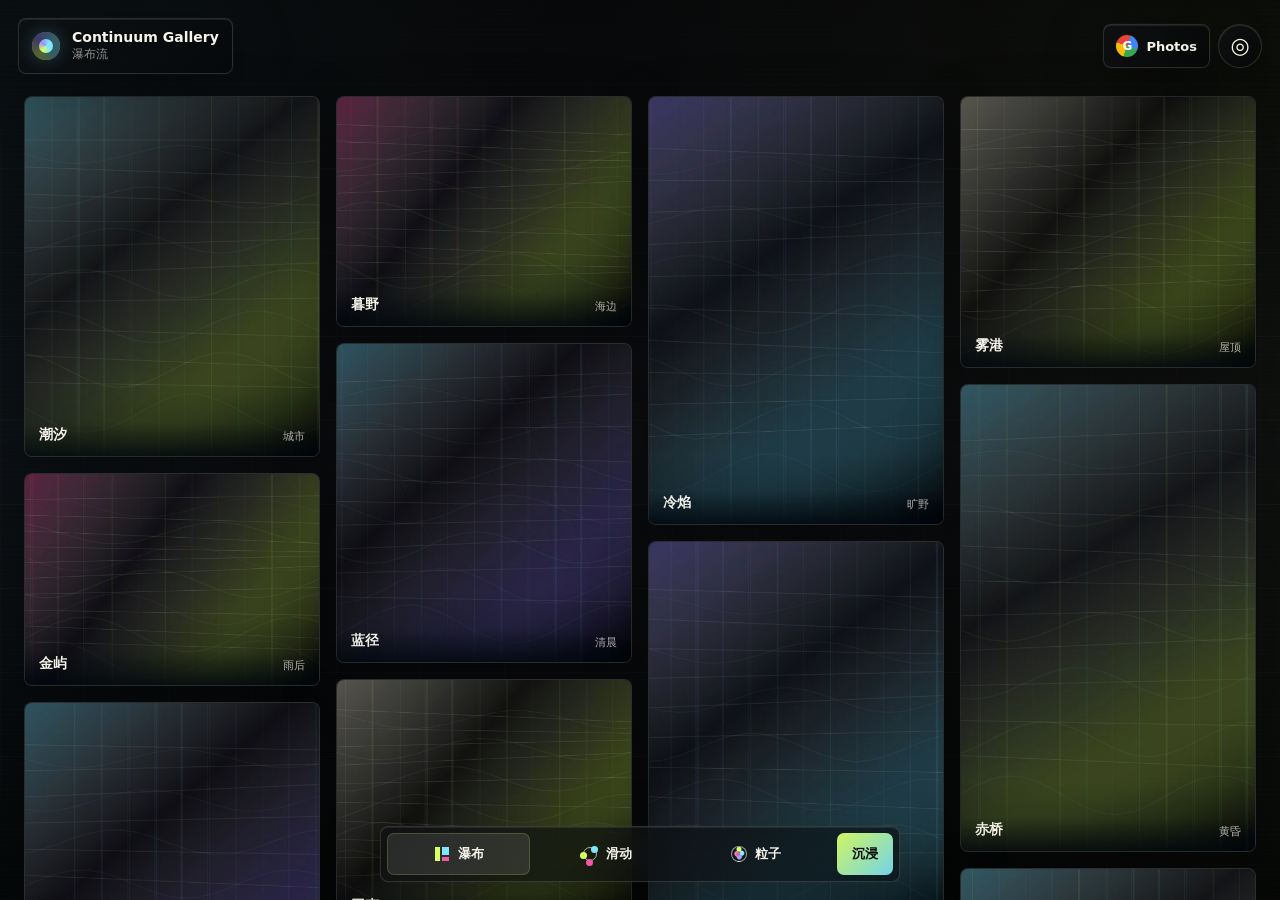
==== index.html @ 0b529447 "Optimize imported photo mode switching" ====
<!doctype html>
<html lang="zh-CN">
  <head>
    <meta charset="utf-8" />
    <meta name="viewport" content="width=device-width, initial-scale=1" />
    <title>Continuum Gallery</title>
    <link rel="stylesheet" href="styles.css?v=20260526-perf1" />
    <script async defer src="https://accounts.google.com/gsi/client"></script>
    <script defer src="app.js?v=20260526-perf1"></script>
  </head>
  <body data-mode="waterfall">
    <div class="app" id="app">
      <header class="topbar">
        <div class="brand">
          <span class="brand-mark" aria-hidden="true"></span>
          <div>
            <strong>Continuum Gallery</strong>
            <span id="modeLabel">瀑布流</span>
          </div>
        </div>
        <div class="top-actions">
          <button class="google-button" id="googleButton" type="button" aria-label="导入 Google Photos">
            <span aria-hidden="true">G</span>
            <strong>Photos</strong>
          </button>
          <button class="icon-button" id="focusButton" type="button" aria-label="聚焦当前照片" title="聚焦">
            <span aria-hidden="true">◎</span>
          </button>
        </div>
      </header>

      <main class="stage" id="stage" tabindex="0" aria-label="图片展示区">
        <canvas class="grain-canvas" id="grainCanvas" aria-hidden="true"></canvas>
        <div class="gallery" id="gallery"></div>
        <div class="mode-toast" id="modeToast">瀑布流</div>
      </main>

      <nav class="bottom-bar" aria-label="展示模式">
        <div class="segmented" id="modeButtons">
          <button type="button" data-mode="waterfall" aria-pressed="true">
            <span class="mode-icon mode-icon-waterfall" aria-hidden="true"></span>
            <span>瀑布</span>
          </button>
          <button type="button" data-mode="orbit" aria-pressed="false">
            <span class="mode-icon mode-icon-orbit" aria-hidden="true"></span>
            <span>滑动</span>
          </button>
          <button type="button" data-mode="sphere" aria-pressed="false">
            <span class="mode-icon mode-icon-sphere" aria-hidden="true"></span>
            <span>粒子</span>
          </button>
        </div>
        <button class="immersive-button" id="immersiveButton" type="button">沉浸</button>
      </nav>

      <section class="photos-panel" id="photosPanel" aria-hidden="true" aria-label="Google Photos">
        <div class="panel-header">
          <strong>Google Photos</strong>
          <button type="button" id="photosPanelClose" aria-label="关闭">×</button>
        </div>
        <label class="client-field">
          <span>Client ID</span>
          <input id="googleClientId" autocomplete="off" spellcheck="false" placeholder="*.apps.googleusercontent.com" />
        </label>
        <div class="setup-links" aria-label="Google Cloud setup">
          <a href="https://console.cloud.google.com/apis/library/photospicker.googleapis.com" target="_blank" rel="noopener" title="Open Google Photos Picker API">API</a>
          <a href="https://console.cloud.google.com/apis/credentials" target="_blank" rel="noopener" title="Open OAuth credentials">OAuth</a>
          <button type="button" id="copyOriginButton" title="Copy authorized JavaScript origin">Origin</button>
        </div>
        <div class="panel-actions">
          <button type="button" id="saveClientButton">保存</button>
          <button type="button" id="importPhotosButton">选择照片</button>
        </div>
        <output class="photos-status" id="photosStatus"></output>
      </section>

      <section class="viewer" id="viewer" aria-hidden="true" aria-label="单图观赏">
        <button class="viewer-close" id="viewerClose" type="button" aria-label="关闭单图观赏" title="关闭">×</button>
        <div class="viewer-tools" aria-label="Image zoom controls">
          <button id="viewerZoomOut" type="button" aria-label="Zoom out" title="Zoom out">-</button>
          <button id="viewerZoomReset" type="button" aria-label="Reset zoom" title="Reset zoom">100%</button>
          <button id="viewerZoomIn" type="button" aria-label="Zoom in" title="Zoom in">+</button>
        </div>
        <figure class="viewer-frame" id="viewerFrame">
          <div class="viewer-image-stage" id="viewerImageStage">
            <img id="viewerImage" alt="" />
          </div>
          <figcaption>
            <strong id="viewerTitle"></strong>
            <span id="viewerMeta"></span>
          </figcaption>
        </figure>
      </section>
    </div>
  </body>
</html>
---- styles.css ----
:root {
  color-scheme: dark;
  --bg: #040506;
  --ink: #f5f3ea;
  --muted: rgba(229, 231, 222, 0.6);
  --panel: rgba(9, 10, 12, 0.68);
  --line: rgba(241, 243, 232, 0.14);
  --amber: #d8ff63;
  --coral: #f05aa2;
  --teal: #7ee7ff;
  --violet: #9d8cff;
  --blue: #7ee7ff;
  --paper: rgba(245, 243, 234, 0.94);
  --hairline: rgba(245, 243, 234, 0.2);
  --ease: cubic-bezier(0.2, 0.82, 0.18, 1);
}

* {
  box-sizing: border-box;
}

html,
body {
  width: 100%;
  height: 100%;
  margin: 0;
}

body {
  overflow: hidden;
  background:
    linear-gradient(114deg, rgba(126, 231, 255, 0.052), transparent 34%),
    linear-gradient(252deg, rgba(216, 255, 99, 0.038), transparent 42%),
    linear-gradient(180deg, #030405 0%, #090a0d 48%, #030405 100%);
  color: var(--ink);
  font-family:
    Inter, ui-sans-serif, system-ui, -apple-system, BlinkMacSystemFont, "Segoe UI",
    "Microsoft YaHei", sans-serif;
  letter-spacing: 0;
}

body::before {
  content: "";
  position: fixed;
  inset: 0;
  z-index: -2;
  background:
    linear-gradient(rgba(247, 244, 237, 0.04) 1px, transparent 1px),
    linear-gradient(90deg, rgba(126, 231, 255, 0.032) 1px, transparent 1px);
  background-size: 84px 84px;
  mask-image: linear-gradient(to bottom, transparent 0%, black 18%, black 82%, transparent 100%);
  opacity: 0.72;
  pointer-events: none;
}

body::after {
  content: "";
  position: fixed;
  inset: 0;
  z-index: -1;
  background:
    linear-gradient(90deg, transparent, rgba(247, 244, 237, 0.045), transparent),
    repeating-linear-gradient(0deg, rgba(255, 255, 255, 0.012) 0 1px, transparent 1px 5px);
  opacity: 0.38;
  mix-blend-mode: screen;
  pointer-events: none;
}

button {
  font: inherit;
}

.app {
  position: relative;
  min-height: 100%;
  overflow: hidden;
}

.topbar {
  position: fixed;
  z-index: 20;
  top: 18px;
  left: 18px;
  right: 18px;
  display: flex;
  align-items: center;
  justify-content: space-between;
  gap: 18px;
  pointer-events: none;
}

.brand,
.icon-button,
.google-button,
.photos-panel,
.bottom-bar,
.viewer-close,
.viewer-tools button {
  border: 1px solid var(--line);
  background: linear-gradient(135deg, rgba(15, 17, 20, 0.76), rgba(5, 6, 8, 0.54));
  box-shadow:
    0 18px 58px rgba(0, 0, 0, 0.38),
    inset 0 1px 0 rgba(255, 255, 255, 0.08),
    0 0 0 1px rgba(255, 255, 255, 0.02);
  backdrop-filter: blur(22px) saturate(1.18);
}

.brand {
  display: flex;
  align-items: center;
  gap: 12px;
  min-width: 0;
  max-width: min(420px, calc(100vw - 112px));
  padding: 10px 13px;
  border-radius: 8px;
  pointer-events: auto;
}

.brand strong,
.brand span {
  display: block;
  min-width: 0;
  overflow: hidden;
  text-overflow: ellipsis;
  white-space: nowrap;
}

.brand strong {
  font-size: 14px;
  font-weight: 760;
}

.brand div > span {
  margin-top: 1px;
  color: var(--muted);
  font-size: 12px;
}

.brand-mark {
  width: 28px;
  height: 28px;
  flex: 0 0 auto;
  border-radius: 50%;
  background:
    conic-gradient(from 40deg, var(--blue), var(--teal), var(--amber), var(--violet), var(--blue));
  box-shadow:
    inset 0 0 0 7px rgba(6, 8, 10, 0.62),
    0 0 18px rgba(126, 231, 255, 0.22);
}

.icon-button {
  display: grid;
  width: 44px;
  height: 44px;
  place-items: center;
  border-radius: 50%;
  color: var(--ink);
  cursor: pointer;
  pointer-events: auto;
}

.top-actions {
  display: flex;
  align-items: center;
  gap: 8px;
  pointer-events: auto;
}

.google-button {
  display: flex;
  align-items: center;
  gap: 8px;
  min-width: 0;
  height: 44px;
  padding: 0 12px;
  border-radius: 8px;
  border: 1px solid var(--line);
  color: var(--ink);
  cursor: pointer;
}

.google-button span {
  display: grid;
  width: 22px;
  height: 22px;
  place-items: center;
  border-radius: 50%;
  background:
    conic-gradient(from 20deg, #4285f4 0 25%, #34a853 0 50%, #fbbc05 0 75%, #ea4335 0);
  color: #fff;
  font-size: 12px;
  font-weight: 900;
}

.google-button strong {
  overflow: hidden;
  text-overflow: ellipsis;
  white-space: nowrap;
  font-size: 13px;
}

.icon-button span {
  transform: translateY(-1px);
  font-size: 22px;
}

.stage {
  position: fixed;
  inset: 0;
  overflow-x: hidden;
  overflow-y: auto;
  overscroll-behavior: contain;
  scrollbar-width: thin;
  scrollbar-color: rgba(247, 241, 232, 0.34) transparent;
  touch-action: pan-y pinch-zoom;
}

body[data-mode="orbit"] .stage,
body[data-mode="sphere"] .stage {
  overflow: hidden;
  cursor: grab;
  touch-action: none;
}

body.is-dragging .stage {
  cursor: grabbing;
}

.gallery {
  position: relative;
  width: 100%;
  min-height: 100%;
}

.photo-card {
  position: absolute;
  display: block;
  overflow: hidden;
  padding: 0;
  border: 1px solid rgba(247, 244, 237, 0.14);
  border-radius: 6px;
  background: #0b0c0f;
  color: var(--ink);
  cursor: pointer;
  outline: none;
  transform-origin: 0 0;
  box-shadow:
    0 20px 60px rgba(0, 0, 0, 0.32),
    inset 0 1px 0 rgba(255, 255, 255, 0.04);
  backface-visibility: hidden;
  contain: layout paint style;
  will-change: transform, width, height, opacity, border-radius;
}

body.is-switching .photo-card,
.photo-card.is-settling {
  transition:
    transform 760ms var(--ease),
    width 760ms var(--ease),
    height 760ms var(--ease),
    opacity 520ms ease,
    border-radius 760ms var(--ease);
}

.photo-card:focus-visible {
  box-shadow:
    0 0 0 3px rgba(247, 241, 232, 0.88),
    0 18px 52px rgba(0, 0, 0, 0.3);
}

.photo-card img {
  display: block;
  width: 100%;
  height: 100%;
  object-fit: cover;
  pointer-events: none;
  user-select: none;
  filter: saturate(1.04) contrast(1.045);
  transform: translateZ(0);
}

.caption {
  position: absolute;
  left: 0;
  right: 0;
  bottom: 0;
  display: flex;
  align-items: flex-end;
  justify-content: space-between;
  gap: 10px;
  padding: 38px 14px 12px;
  background:
    linear-gradient(to top, rgba(2, 8, 14, 0.86), rgba(2, 8, 14, 0.18), transparent);
  text-align: left;
  pointer-events: none;
}

.caption strong {
  min-width: 0;
  overflow: hidden;
  text-overflow: ellipsis;
  white-space: nowrap;
  font-size: 14px;
  font-weight: 720;
}

.caption span {
  flex: 0 0 auto;
  color: rgba(247, 241, 232, 0.72);
  font-size: 11px;
}

body[data-mode="waterfall"] .photo-card:hover {
  filter: saturate(1.04) brightness(1.04);
  transform: var(--card-transform) translateY(-4px);
}

body[data-mode="orbit"] .photo-card {
  border-radius: 50%;
  box-shadow:
    0 20px 56px rgba(0, 0, 0, 0.42),
    0 0 18px rgba(126, 231, 255, 0.11),
    inset 0 0 0 1px rgba(255, 255, 255, 0.13);
}

body[data-mode="orbit"] .photo-card::after,
body[data-mode="sphere"] .photo-card::after {
  content: "";
  position: absolute;
  inset: 0;
  border-radius: inherit;
  background:
    radial-gradient(circle at 34% 24%, rgba(255, 255, 255, 0.32), transparent 24%),
    linear-gradient(to bottom, rgba(247, 244, 237, 0.11), transparent 52%);
  pointer-events: none;
}

body[data-mode="orbit"] .caption {
  bottom: -1px;
  justify-content: center;
  padding: 28px 8px 9px;
  background: linear-gradient(to top, rgba(0, 0, 0, 0.76), transparent);
}

body[data-mode="orbit"] .caption strong {
  max-width: 92%;
  text-align: center;
  font-size: 10px;
}

body[data-mode="orbit"] .caption span {
  display: none;
}

body[data-mode="sphere"] .photo-card {
  border-radius: 50%;
  border-color: rgba(247, 244, 237, 0.22);
  box-shadow:
    0 12px 38px rgba(0, 0, 0, 0.42),
    0 0 18px rgba(126, 231, 255, 0.12),
    inset 0 0 0 1px rgba(255, 255, 255, 0.1);
}

body[data-mode="sphere"] .caption {
  display: none;
}

.grain-canvas {
  position: fixed;
  inset: 0;
  z-index: 0;
  width: 100%;
  height: 100%;
  opacity: 0.32;
  pointer-events: none;
  transition: opacity 620ms ease;
}

body[data-mode="sphere"] .grain-canvas {
  opacity: 0.72;
}

body[data-mode="orbit"] .grain-canvas {
  opacity: 0.44;
}

.mode-toast {
  position: fixed;
  z-index: 15;
  top: 50%;
  left: 50%;
  padding: 10px 14px;
  border: 1px solid rgba(247, 241, 232, 0.18);
  border-radius: 8px;
  background: rgba(8, 9, 11, 0.78);
  color: rgba(247, 241, 232, 0.88);
  opacity: 0;
  pointer-events: none;
  transform: translate(-50%, -50%) scale(0.96);
  transition:
    opacity 240ms ease,
    transform 240ms ease;
  backdrop-filter: blur(14px);
}

.mode-toast.is-visible {
  opacity: 1;
  transform: translate(-50%, -50%) scale(1);
}

.bottom-bar {
  position: fixed;
  z-index: 25;
  left: 50%;
  bottom: 18px;
  display: flex;
  align-items: center;
  gap: 10px;
  width: min(520px, calc(100vw - 28px));
  padding: 6px;
  border-radius: 8px;
  transform: translateX(-50%);
}

.segmented {
  display: grid;
  grid-template-columns: repeat(3, minmax(0, 1fr));
  gap: 6px;
  min-width: 0;
  flex: 1 1 auto;
}

.segmented button,
.immersive-button {
  min-width: 0;
  min-height: 42px;
  border: 0;
  border-radius: 7px;
  color: var(--ink);
  cursor: pointer;
}

.segmented button {
  display: flex;
  align-items: center;
  justify-content: center;
  gap: 7px;
  padding: 0 8px;
  background: transparent;
}

.segmented button[aria-pressed="true"] {
  background: rgba(247, 244, 237, 0.11);
  box-shadow: inset 0 0 0 1px rgba(216, 255, 99, 0.18);
}

.segmented button span:last-child {
  overflow: hidden;
  text-overflow: ellipsis;
  white-space: nowrap;
  font-size: 13px;
  font-weight: 680;
}

.mode-icon {
  position: relative;
  display: inline-block;
  width: 18px;
  height: 18px;
  flex: 0 0 auto;
}

.mode-icon-waterfall {
  background:
    linear-gradient(var(--amber), var(--amber)) 2px 2px / 5px 14px no-repeat,
    linear-gradient(var(--teal), var(--teal)) 9px 2px / 7px 8px no-repeat,
    linear-gradient(var(--coral), var(--coral)) 9px 12px / 7px 4px no-repeat;
  border-radius: 3px;
}

.mode-icon-orbit::before,
.mode-icon-orbit::after,
.mode-icon-sphere::before,
.mode-icon-sphere::after {
  content: "";
  position: absolute;
  border-radius: 50%;
}

.mode-icon-orbit::before {
  inset: 2px;
  border: 1px solid rgba(247, 241, 232, 0.68);
}

.mode-icon-orbit::after {
  width: 7px;
  height: 7px;
  top: 1px;
  right: 1px;
  background: var(--teal);
  box-shadow:
    -11px 6px 0 var(--amber),
    -5px 13px 0 var(--coral);
}

.mode-icon-sphere::before {
  inset: 1px;
  background:
    radial-gradient(circle at 50% 16%, var(--amber) 0 2px, transparent 3px),
    radial-gradient(circle at 70% 44%, var(--teal) 0 2px, transparent 3px),
    radial-gradient(circle at 34% 48%, var(--coral) 0 2px, transparent 3px),
    radial-gradient(circle at 52% 72%, var(--violet) 0 2px, transparent 3px);
  border: 1px solid rgba(247, 241, 232, 0.58);
}

.mode-icon-sphere::after {
  inset: 5px;
  border: 1px solid rgba(247, 241, 232, 0.42);
}

.immersive-button {
  flex: 0 0 auto;
  padding: 0 15px;
  background:
    linear-gradient(135deg, rgba(216, 255, 99, 0.96), rgba(126, 231, 255, 0.9));
  color: #08090a;
  font-size: 13px;
  font-weight: 800;
}

.viewer {
  position: fixed;
  z-index: 60;
  inset: 0;
  display: block;
  padding: 0;
  background: rgba(2, 3, 4, 0);
  opacity: 0;
  pointer-events: none;
  transition:
    opacity 360ms ease,
    background 360ms ease;
}

.viewer::before {
  content: "";
  position: absolute;
  inset: 0;
  background:
    linear-gradient(rgba(245, 243, 234, 0.045) 1px, transparent 1px),
    linear-gradient(90deg, rgba(126, 231, 255, 0.04) 1px, transparent 1px);
  background-size: 120px 120px;
  mask-image: linear-gradient(to bottom, black 0%, black 70%, transparent 100%);
  opacity: 0.34;
  pointer-events: none;
}

.viewer.is-open {
  background: rgba(2, 3, 4, 0.94);
  opacity: 1;
  pointer-events: auto;
}

.viewer-tools {
  position: fixed;
  z-index: 2;
  top: 22px;
  right: 78px;
  display: flex;
  align-items: center;
  gap: 6px;
}

.viewer-tools button {
  display: grid;
  min-width: 44px;
  height: 44px;
  place-items: center;
  border-radius: 8px;
  color: var(--ink);
  cursor: pointer;
  font-size: 18px;
  line-height: 1;
}

.viewer-tools button:nth-child(2) {
  min-width: 64px;
  padding-inline: 10px;
  color: rgba(245, 243, 234, 0.82);
  font-size: 12px;
  font-weight: 760;
}

.viewer-frame {
  position: relative;
  display: grid;
  width: 100vw;
  height: 100vh;
  margin: 0;
  place-items: center;
  overflow: hidden;
  padding: 72px 72px 82px;
  touch-action: none;
  user-select: none;
}

.viewer-image-stage {
  position: relative;
  display: flex;
  align-items: center;
  justify-content: center;
  width: min(1540px, calc(100vw - 144px));
  height: min(900px, calc(100vh - 154px));
  overflow: visible;
}

.viewer-frame img {
  display: block;
  width: 100%;
  height: 100%;
  border-radius: 6px;
  object-fit: contain;
  transform: translate3d(var(--viewer-pan-x, 0), var(--viewer-pan-y, 0), 0) scale(var(--viewer-zoom, 1));
  transform-origin: center;
  box-shadow:
    0 34px 110px rgba(0, 0, 0, 0.55),
    0 0 0 1px rgba(245, 243, 234, 0.08),
    0 0 42px rgba(126, 231, 255, 0.08);
  cursor: zoom-in;
  opacity: 0;
  transition:
    opacity 220ms ease,
    transform 130ms ease-out;
  will-change: transform;
}

.viewer[data-zoomed="true"] .viewer-frame img {
  cursor: grab;
}

body.viewer-panning .viewer-frame img {
  cursor: grabbing;
  transition: opacity 220ms ease;
}

.viewer.is-open .viewer-frame img.is-visible {
  opacity: 1;
}

.viewer-frame figcaption {
  position: absolute;
  left: 50%;
  bottom: 28px;
  display: flex;
  align-items: center;
  gap: 10px;
  max-width: min(540px, 88vw);
  padding: 9px 12px;
  border: 1px solid rgba(245, 243, 234, 0.12);
  border-radius: 8px;
  background: rgba(2, 3, 4, 0.46);
  color: rgba(247, 241, 232, 0.9);
  transform: translateX(-50%);
  backdrop-filter: blur(16px);
}

.viewer-frame strong,
.viewer-frame span {
  min-width: 0;
  overflow: hidden;
  text-overflow: ellipsis;
  white-space: nowrap;
}

.viewer-frame strong {
  font-size: 14px;
}

.viewer-frame span {
  color: rgba(247, 241, 232, 0.64);
  font-size: 12px;
}

.viewer-close {
  position: fixed;
  z-index: 3;
  top: 22px;
  right: 22px;
  display: grid;
  width: 44px;
  height: 44px;
  place-items: center;
  border-radius: 50%;
  color: var(--ink);
  cursor: pointer;
  font-size: 26px;
  line-height: 1;
}

.flight-clone {
  position: fixed;
  z-index: 90;
  overflow: hidden;
  border-radius: 6px;
  pointer-events: none;
  background: #020304;
  box-shadow: 0 30px 90px rgba(0, 0, 0, 0.45);
}

.flight-clone img {
  display: block;
  width: 100%;
  height: 100%;
  object-fit: contain;
}

.photos-panel {
  position: fixed;
  z-index: 35;
  top: 74px;
  right: 18px;
  display: grid;
  width: min(360px, calc(100vw - 28px));
  gap: 12px;
  padding: 14px;
  border-radius: 8px;
  opacity: 0;
  pointer-events: none;
  transform: translateY(-8px);
  transition:
    opacity 220ms ease,
    transform 220ms ease;
}

.photos-panel.is-open {
  opacity: 1;
  pointer-events: auto;
  transform: translateY(0);
}

.panel-header,
.panel-actions {
  display: flex;
  align-items: center;
  justify-content: space-between;
  gap: 10px;
}

.panel-header strong {
  min-width: 0;
  overflow: hidden;
  text-overflow: ellipsis;
  white-space: nowrap;
  font-size: 14px;
}

.panel-header button {
  display: grid;
  width: 30px;
  height: 30px;
  place-items: center;
  border: 0;
  border-radius: 50%;
  background: rgba(247, 241, 232, 0.1);
  color: var(--ink);
  cursor: pointer;
  font-size: 19px;
  line-height: 1;
}

.client-field {
  display: grid;
  gap: 7px;
}

.client-field span {
  color: var(--muted);
  font-size: 12px;
}

.client-field input {
  width: 100%;
  min-width: 0;
  height: 40px;
  border: 1px solid rgba(247, 241, 232, 0.18);
  border-radius: 7px;
  background: rgba(0, 0, 0, 0.2);
  color: var(--ink);
  padding: 0 10px;
  outline: none;
}

.client-field input:focus {
  border-color: rgba(247, 241, 232, 0.52);
}

.setup-links {
  display: grid;
  grid-template-columns: repeat(3, minmax(0, 1fr));
  gap: 7px;
}

.setup-links a,
.setup-links button {
  display: grid;
  min-width: 0;
  min-height: 34px;
  place-items: center;
  border: 1px solid rgba(247, 241, 232, 0.16);
  border-radius: 7px;
  background: rgba(247, 241, 232, 0.08);
  color: var(--ink);
  cursor: pointer;
  text-decoration: none;
  font-size: 12px;
  font-weight: 760;
}

.panel-actions button {
  min-height: 38px;
  min-width: 0;
  border: 0;
  border-radius: 7px;
  color: var(--ink);
  cursor: pointer;
  font-weight: 720;
}

.panel-actions button:first-child {
  flex: 0 0 86px;
  background: rgba(247, 241, 232, 0.12);
}

.panel-actions button:last-child {
  flex: 1 1 auto;
  background: linear-gradient(135deg, rgba(66, 133, 244, 0.92), rgba(52, 168, 83, 0.86));
}

.panel-actions button:disabled {
  cursor: progress;
  opacity: 0.58;
}

.photos-status {
  min-height: 18px;
  color: rgba(247, 241, 232, 0.74);
  font-size: 12px;
}

@media (max-width: 640px) {
  .topbar {
    top: 12px;
    left: 12px;
    right: 12px;
  }

  .brand {
    max-width: calc(100vw - 82px);
    padding: 9px 11px;
  }

  .google-button strong {
    display: none;
  }

  .photos-panel {
    top: 66px;
    right: 10px;
  }

  .brand strong {
    font-size: 13px;
  }

  .bottom-bar {
    bottom: 10px;
    width: calc(100vw - 20px);
    gap: 7px;
  }

  .segmented button {
    gap: 5px;
    padding: 0 5px;
  }

  .segmented button span:last-child {
    font-size: 12px;
  }

  .immersive-button {
    padding: 0 11px;
  }

  .viewer-tools {
    right: 66px;
    gap: 4px;
  }

  .viewer-tools button {
    min-width: 38px;
    height: 38px;
  }

  .viewer-tools button:nth-child(2) {
    min-width: 54px;
  }

  .viewer-frame {
    padding: 66px 12px 78px;
  }

  .viewer-image-stage {
    width: calc(100vw - 24px);
    height: calc(100vh - 144px);
  }
}

@media (prefers-reduced-motion: reduce) {
  *,
  *::before,
  *::after {
    scroll-behavior: auto !important;
    transition-duration: 0.01ms !important;
    animation-duration: 0.01ms !important;
  }
}
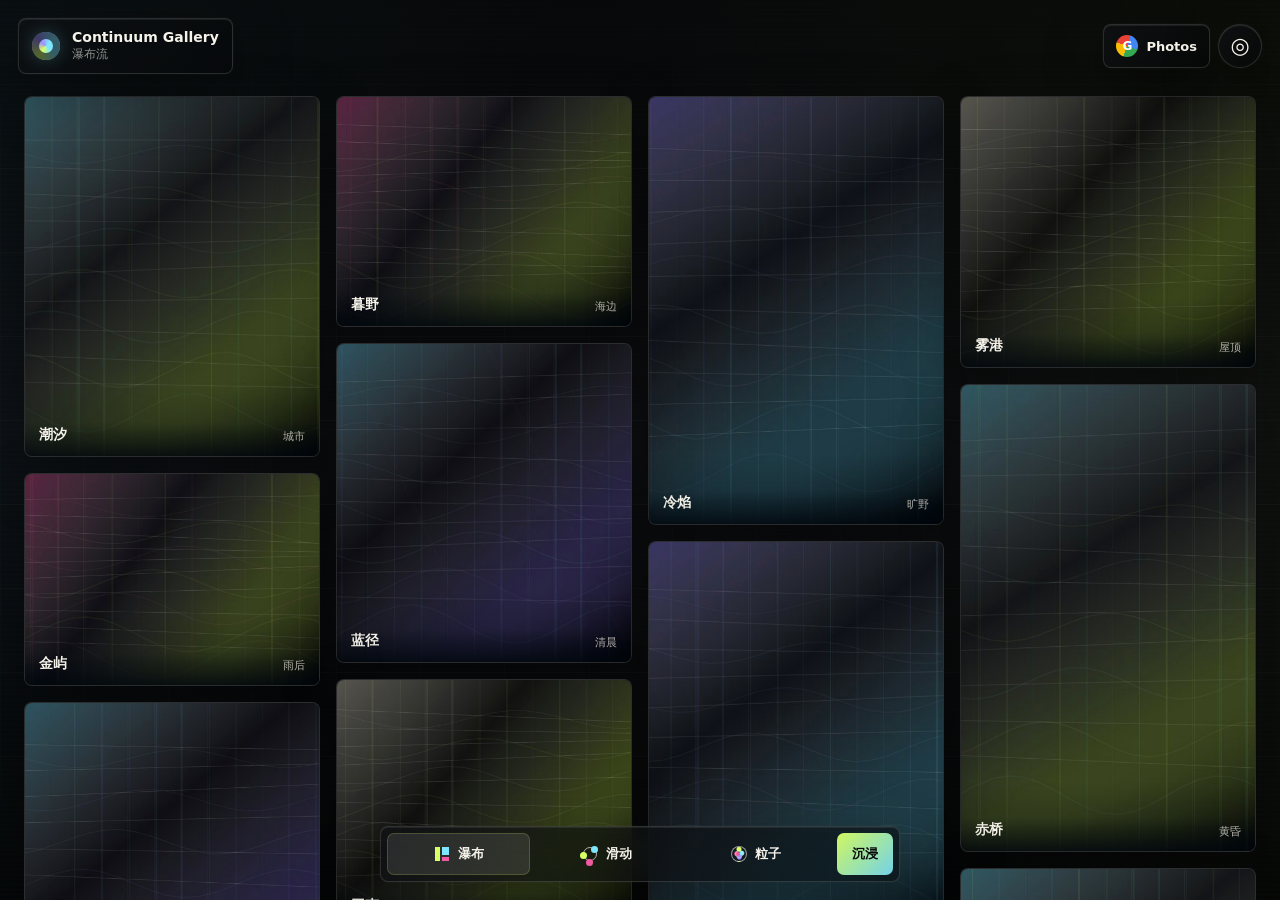
==== commit db89d81f: "Reduce mode switch layout work" ====
--- a/index.html
+++ b/index.html
@@ -4,9 +4,9 @@
     <meta charset="utf-8" />
     <meta name="viewport" content="width=device-width, initial-scale=1" />
     <title>Continuum Gallery</title>
-    <link rel="stylesheet" href="styles.css?v=20260526-perf1" />
+    <link rel="stylesheet" href="styles.css?v=20260526-perf2" />
     <script async defer src="https://accounts.google.com/gsi/client"></script>
-    <script defer src="app.js?v=20260526-perf1"></script>
+    <script defer src="app.js?v=20260526-perf2"></script>
   </head>
   <body data-mode="waterfall">
     <div class="app" id="app">
--- a/styles.css
+++ b/styles.css
@@ -255,11 +255,8 @@
 body.is-switching .photo-card,
 .photo-card.is-settling {
   transition:
-    transform 760ms var(--ease),
-    width 760ms var(--ease),
-    height 760ms var(--ease),
-    opacity 520ms ease,
-    border-radius 760ms var(--ease);
+    transform 720ms var(--ease),
+    opacity 420ms ease;
 }
 
 .photo-card:focus-visible {
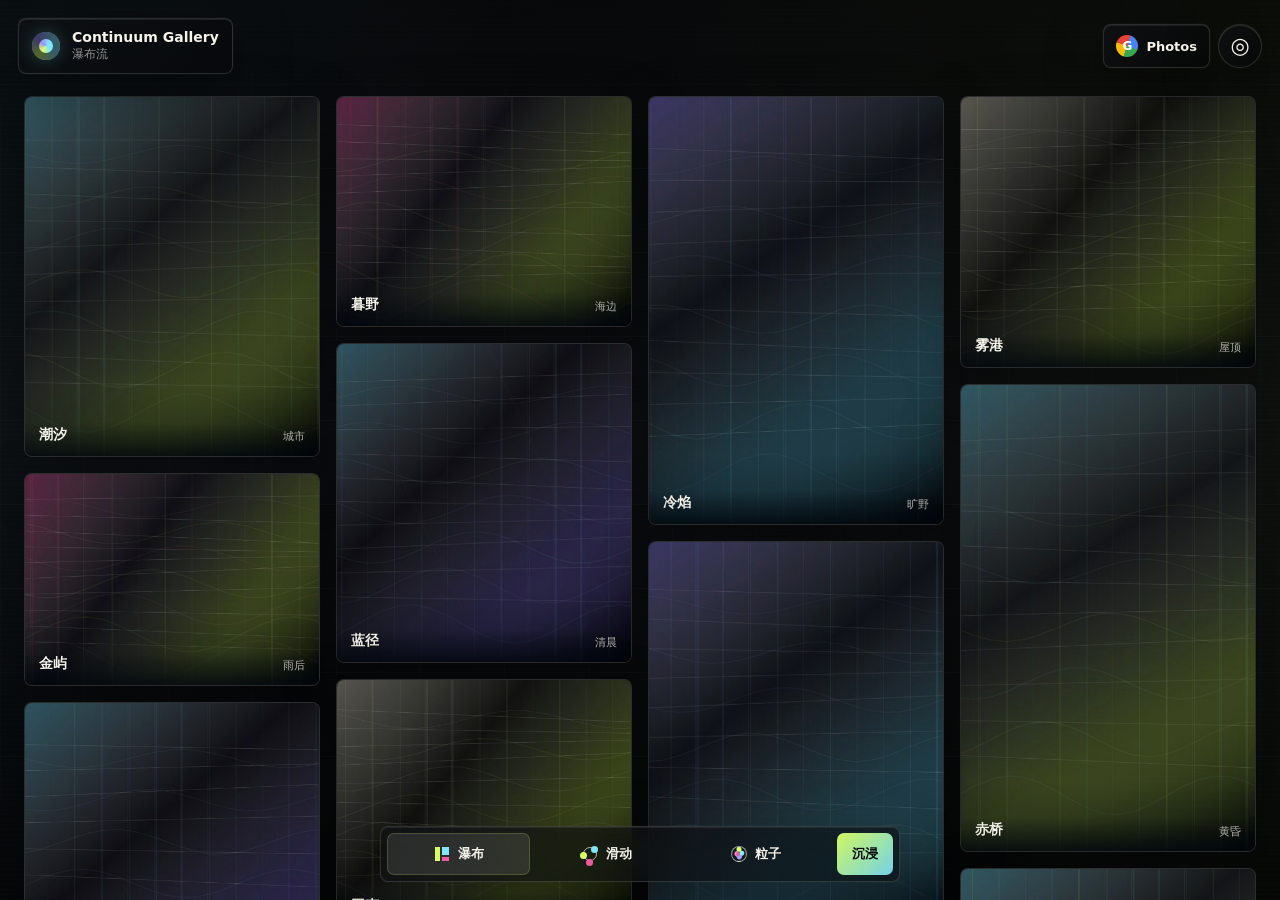
==== commit 239d32e6: "Persist generated photo previews" ====
--- a/index.html
+++ b/index.html
@@ -4,9 +4,9 @@
     <meta charset="utf-8" />
     <meta name="viewport" content="width=device-width, initial-scale=1" />
     <title>Continuum Gallery</title>
-    <link rel="stylesheet" href="styles.css?v=20260526-perf2" />
+    <link rel="stylesheet" href="styles.css?v=20260526-perf3" />
     <script async defer src="https://accounts.google.com/gsi/client"></script>
-    <script defer src="app.js?v=20260526-perf2"></script>
+    <script defer src="app.js?v=20260526-perf3"></script>
   </head>
   <body data-mode="waterfall">
     <div class="app" id="app">
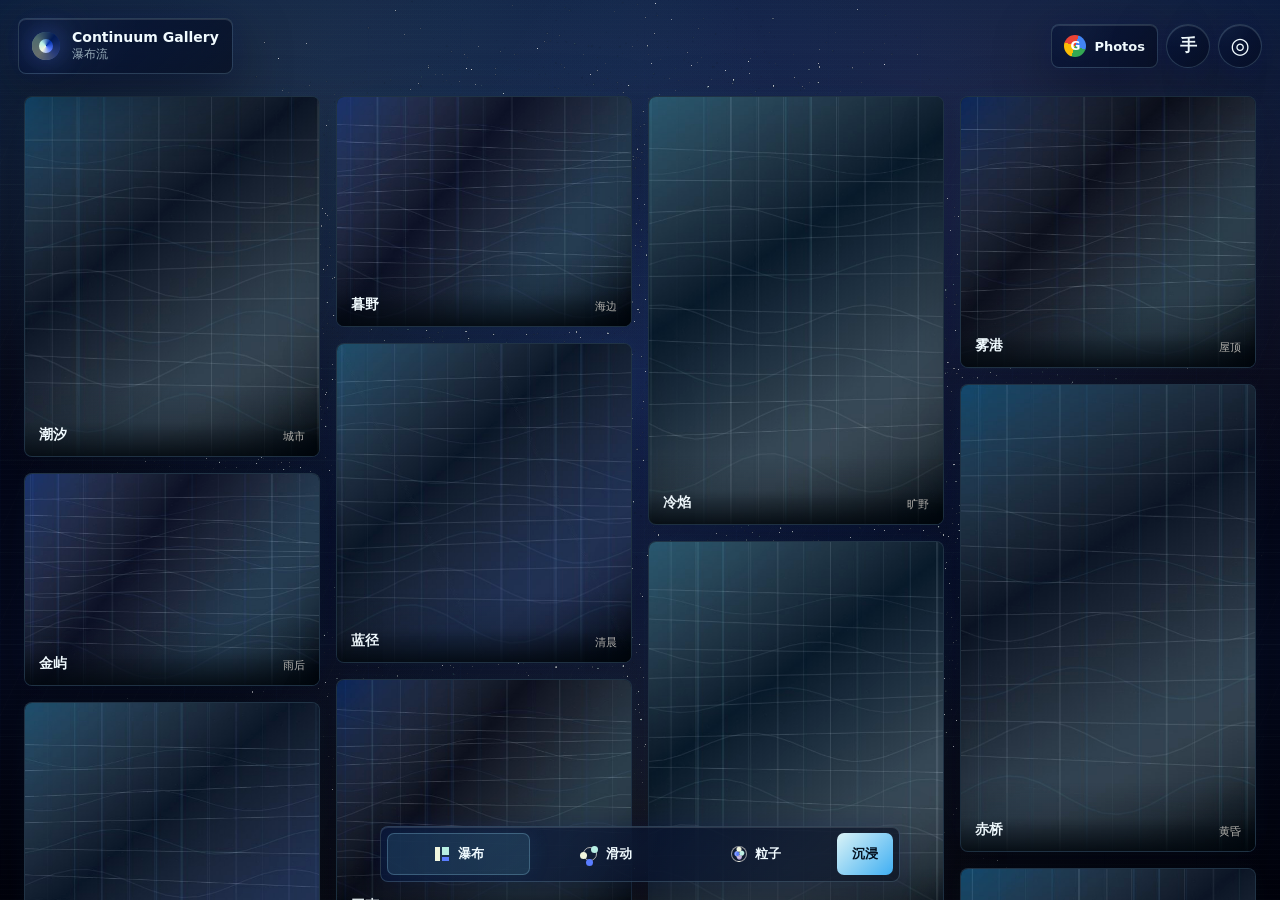
==== commit 33c50fb6: "Release sacred particle gallery update" ====
--- a/index.html
+++ b/index.html
@@ -4,9 +4,10 @@
     <meta charset="utf-8" />
     <meta name="viewport" content="width=device-width, initial-scale=1" />
     <title>Continuum Gallery</title>
-    <link rel="stylesheet" href="styles.css?v=20260526-perf3" />
+    <link rel="icon" href="data:," />
+    <link rel="stylesheet" href="styles.css?v=20260606-monet-klein-v1" />
     <script async defer src="https://accounts.google.com/gsi/client"></script>
-    <script defer src="app.js?v=20260526-perf3"></script>
+    <script defer src="app.js?v=20260606-monet-klein-v1"></script>
   </head>
   <body data-mode="waterfall">
     <div class="app" id="app">
@@ -23,6 +24,9 @@
             <span aria-hidden="true">G</span>
             <strong>Photos</strong>
           </button>
+          <button class="icon-button gesture-button" id="gestureButton" type="button" aria-label="启用手势切换" title="手势切换">
+            <span aria-hidden="true">手</span>
+          </button>
           <button class="icon-button" id="focusButton" type="button" aria-label="聚焦当前照片" title="聚焦">
             <span aria-hidden="true">◎</span>
           </button>
@@ -30,7 +34,9 @@
       </header>
 
       <main class="stage" id="stage" tabindex="0" aria-label="图片展示区">
+        <canvas class="particle-canvas" id="particleCanvas" aria-hidden="true"></canvas>
         <canvas class="grain-canvas" id="grainCanvas" aria-hidden="true"></canvas>
+        <video class="gesture-video" id="gestureVideo" playsinline muted aria-hidden="true"></video>
         <div class="gallery" id="gallery"></div>
         <div class="mode-toast" id="modeToast">瀑布流</div>
       </main>
--- a/styles.css
+++ b/styles.css
@@ -1,17 +1,17 @@
 :root {
   color-scheme: dark;
-  --bg: #040506;
-  --ink: #f5f3ea;
-  --muted: rgba(229, 231, 222, 0.6);
-  --panel: rgba(9, 10, 12, 0.68);
-  --line: rgba(241, 243, 232, 0.14);
-  --amber: #d8ff63;
-  --coral: #f05aa2;
-  --teal: #7ee7ff;
-  --violet: #9d8cff;
-  --blue: #7ee7ff;
-  --paper: rgba(245, 243, 234, 0.94);
-  --hairline: rgba(245, 243, 234, 0.2);
+  --bg: #020516;
+  --ink: #f1fbff;
+  --muted: rgba(207, 229, 236, 0.7);
+  --panel: rgba(5, 17, 42, 0.68);
+  --line: rgba(171, 221, 235, 0.2);
+  --amber: #f1f6df;
+  --coral: #5a7dff;
+  --teal: #b7efe4;
+  --violet: #b9a7dc;
+  --blue: #002fa7;
+  --paper: rgba(241, 251, 255, 0.94);
+  --hairline: rgba(185, 231, 238, 0.24);
   --ease: cubic-bezier(0.2, 0.82, 0.18, 1);
 }
 
@@ -29,9 +29,11 @@
 body {
   overflow: hidden;
   background:
-    linear-gradient(114deg, rgba(126, 231, 255, 0.052), transparent 34%),
-    linear-gradient(252deg, rgba(216, 255, 99, 0.038), transparent 42%),
-    linear-gradient(180deg, #030405 0%, #090a0d 48%, #030405 100%);
+    radial-gradient(ellipse at 50% 42%, rgba(0, 47, 167, 0.36) 0%, rgba(0, 47, 167, 0.18) 28%, transparent 62%),
+    radial-gradient(ellipse at 23% 18%, rgba(183, 239, 228, 0.13) 0%, transparent 36%),
+    radial-gradient(ellipse at 78% 22%, rgba(185, 167, 220, 0.14) 0%, transparent 38%),
+    radial-gradient(ellipse at 48% 92%, rgba(241, 246, 223, 0.07) 0%, transparent 42%),
+    linear-gradient(180deg, #071839 0%, #020516 42%, #04091d 72%, #01020b 100%);
   color: var(--ink);
   font-family:
     Inter, ui-sans-serif, system-ui, -apple-system, BlinkMacSystemFont, "Segoe UI",
@@ -45,11 +47,12 @@
   inset: 0;
   z-index: -2;
   background:
-    linear-gradient(rgba(247, 244, 237, 0.04) 1px, transparent 1px),
-    linear-gradient(90deg, rgba(126, 231, 255, 0.032) 1px, transparent 1px);
-  background-size: 84px 84px;
+    linear-gradient(rgba(183, 239, 228, 0.044) 1px, transparent 1px),
+    linear-gradient(90deg, rgba(90, 125, 255, 0.038) 1px, transparent 1px),
+    repeating-linear-gradient(115deg, transparent 0 30px, rgba(241, 246, 223, 0.018) 30px 31px);
+  background-size: 92px 92px;
   mask-image: linear-gradient(to bottom, transparent 0%, black 18%, black 82%, transparent 100%);
-  opacity: 0.72;
+  opacity: 0.66;
   pointer-events: none;
 }
 
@@ -59,9 +62,11 @@
   inset: 0;
   z-index: -1;
   background:
-    linear-gradient(90deg, transparent, rgba(247, 244, 237, 0.045), transparent),
-    repeating-linear-gradient(0deg, rgba(255, 255, 255, 0.012) 0 1px, transparent 1px 5px);
-  opacity: 0.38;
+    radial-gradient(ellipse at 50% 45%, rgba(244, 248, 232, 0.075) 0%, transparent 28%),
+    radial-gradient(ellipse at 36% 34%, rgba(183, 239, 228, 0.055) 0%, transparent 30%),
+    linear-gradient(90deg, transparent, rgba(203, 231, 232, 0.06), transparent),
+    repeating-linear-gradient(0deg, rgba(207, 229, 236, 0.014) 0 1px, transparent 1px 5px);
+  opacity: 0.62;
   mix-blend-mode: screen;
   pointer-events: none;
 }
@@ -97,11 +102,13 @@
 .viewer-close,
 .viewer-tools button {
   border: 1px solid var(--line);
-  background: linear-gradient(135deg, rgba(15, 17, 20, 0.76), rgba(5, 6, 8, 0.54));
+  background:
+    linear-gradient(135deg, rgba(7, 20, 56, 0.78), rgba(2, 7, 24, 0.6)),
+    radial-gradient(circle at 22% 0%, rgba(183, 239, 228, 0.12), transparent 42%);
   box-shadow:
-    0 18px 58px rgba(0, 0, 0, 0.38),
-    inset 0 1px 0 rgba(255, 255, 255, 0.08),
-    0 0 0 1px rgba(255, 255, 255, 0.02);
+    0 18px 58px rgba(1, 3, 13, 0.42),
+    inset 0 1px 0 rgba(241, 251, 255, 0.13),
+    0 0 28px rgba(0, 47, 167, 0.12);
   backdrop-filter: blur(22px) saturate(1.18);
 }
 
@@ -142,10 +149,11 @@
   flex: 0 0 auto;
   border-radius: 50%;
   background:
-    conic-gradient(from 40deg, var(--blue), var(--teal), var(--amber), var(--violet), var(--blue));
+    conic-gradient(from 40deg, #002fa7, #5a7dff, #f1f6df, #b7efe4, #002fa7);
   box-shadow:
-    inset 0 0 0 7px rgba(6, 8, 10, 0.62),
-    0 0 18px rgba(126, 231, 255, 0.22);
+    inset 0 0 0 7px rgba(5, 13, 26, 0.58),
+    0 0 24px rgba(90, 125, 255, 0.36),
+    0 0 54px rgba(183, 239, 228, 0.18);
 }
 
 .icon-button {
@@ -204,6 +212,20 @@
   font-size: 22px;
 }
 
+.gesture-button span {
+  font-size: 17px;
+  font-weight: 800;
+}
+
+body.gesture-active .gesture-button {
+  border-color: rgba(189, 244, 255, 0.46);
+  background: linear-gradient(135deg, rgba(23, 85, 160, 0.78), rgba(6, 29, 58, 0.62));
+  box-shadow:
+    0 0 0 1px rgba(111, 218, 255, 0.22),
+    0 0 30px rgba(58, 175, 255, 0.22),
+    inset 0 1px 0 rgba(226, 252, 255, 0.18);
+}
+
 .stage {
   position: fixed;
   inset: 0;
@@ -237,16 +259,17 @@
   display: block;
   overflow: hidden;
   padding: 0;
-  border: 1px solid rgba(247, 244, 237, 0.14);
+  border: 1px solid rgba(157, 223, 255, 0.17);
   border-radius: 6px;
-  background: #0b0c0f;
+  background: #07101f;
   color: var(--ink);
   cursor: pointer;
   outline: none;
   transform-origin: 0 0;
   box-shadow:
-    0 20px 60px rgba(0, 0, 0, 0.32),
-    inset 0 1px 0 rgba(255, 255, 255, 0.04);
+    0 20px 60px rgba(4, 6, 12, 0.28),
+    0 0 24px rgba(58, 175, 255, 0.045),
+    inset 0 1px 0 rgba(212, 247, 255, 0.06);
   backface-visibility: hidden;
   contain: layout paint style;
   will-change: transform, width, height, opacity, border-radius;
@@ -314,10 +337,18 @@
 
 body[data-mode="orbit"] .photo-card {
   border-radius: 50%;
+  border-color: rgba(178, 238, 255, 0.36);
+  background: rgba(7, 23, 42, 0.72);
   box-shadow:
-    0 20px 56px rgba(0, 0, 0, 0.42),
-    0 0 18px rgba(126, 231, 255, 0.11),
-    inset 0 0 0 1px rgba(255, 255, 255, 0.13);
+    0 18px 44px rgba(0, 0, 0, 0.34),
+    0 0 26px rgba(91, 206, 255, 0.16),
+    inset 0 0 0 1px rgba(222, 249, 255, 0.16),
+    inset 0 -18px 28px rgba(0, 13, 31, 0.32);
+}
+
+body[data-mode="orbit"] .photo-card img {
+  opacity: 0.93;
+  filter: saturate(1.18) contrast(1.08) brightness(0.92);
 }
 
 body[data-mode="orbit"] .photo-card::after,
@@ -327,8 +358,9 @@
   inset: 0;
   border-radius: inherit;
   background:
-    radial-gradient(circle at 34% 24%, rgba(255, 255, 255, 0.32), transparent 24%),
-    linear-gradient(to bottom, rgba(247, 244, 237, 0.11), transparent 52%);
+    radial-gradient(circle at 31% 20%, rgba(255, 255, 255, 0.34), transparent 18%),
+    radial-gradient(circle at 62% 72%, rgba(83, 200, 255, 0.12), transparent 44%),
+    linear-gradient(to bottom, rgba(227, 250, 255, 0.09), transparent 58%);
   pointer-events: none;
 }
 
@@ -351,34 +383,81 @@
 
 body[data-mode="sphere"] .photo-card {
   border-radius: 50%;
-  border-color: rgba(247, 244, 237, 0.22);
+  border-color: rgba(191, 244, 255, 0.62);
+  background: rgba(5, 20, 38, 0.82);
   box-shadow:
-    0 12px 38px rgba(0, 0, 0, 0.42),
-    0 0 18px rgba(126, 231, 255, 0.12),
-    inset 0 0 0 1px rgba(255, 255, 255, 0.1);
+    0 16px 42px rgba(5, 6, 12, 0.48),
+    0 0 32px rgba(58, 175, 255, 0.42),
+    0 0 72px rgba(111, 218, 255, 0.18),
+    inset 0 0 0 1px rgba(226, 252, 255, 0.2);
+}
+
+body[data-mode="sphere"] .photo-card img {
+  opacity: 0.88;
+  filter: grayscale(0.48) saturate(1.18) contrast(1.12) brightness(0.86);
+}
+
+body[data-mode="sphere"] .photo-card::before {
+  content: "";
+  position: absolute;
+  inset: -2px;
+  border-radius: inherit;
+  background:
+    radial-gradient(circle at 34% 20%, rgba(236, 252, 255, 0.44), transparent 20%),
+    linear-gradient(135deg, rgba(155, 226, 255, 0.28), rgba(18, 111, 218, 0.12) 46%, transparent 68%),
+    linear-gradient(315deg, rgba(58, 175, 255, 0.28), transparent 42%);
+  mix-blend-mode: screen;
+  opacity: 0.88;
+  pointer-events: none;
 }
 
 body[data-mode="sphere"] .caption {
   display: none;
 }
 
+.particle-canvas,
 .grain-canvas {
   position: fixed;
   inset: 0;
   z-index: 0;
   width: 100%;
   height: 100%;
-  opacity: 0.32;
+  opacity: 0.46;
   pointer-events: none;
   transition: opacity 620ms ease;
 }
 
+.gesture-video {
+  position: fixed;
+  width: 1px;
+  height: 1px;
+  opacity: 0;
+  pointer-events: none;
+}
+
+.particle-canvas {
+  opacity: 0.74;
+  mix-blend-mode: screen;
+}
+
+.grain-canvas {
+  opacity: 0.26;
+}
+
+body[data-mode="sphere"] .particle-canvas {
+  opacity: 1;
+}
+
 body[data-mode="sphere"] .grain-canvas {
+  opacity: 0.12;
+}
+
+body[data-mode="orbit"] .grain-canvas {
+  opacity: 0.18;
+}
+
+body[data-mode="orbit"] .particle-canvas {
   opacity: 0.72;
-}
-
-body[data-mode="orbit"] .grain-canvas {
-  opacity: 0.44;
 }
 
 .mode-toast {
@@ -447,8 +526,10 @@
 }
 
 .segmented button[aria-pressed="true"] {
-  background: rgba(247, 244, 237, 0.11);
-  box-shadow: inset 0 0 0 1px rgba(216, 255, 99, 0.18);
+  background: rgba(111, 218, 255, 0.12);
+  box-shadow:
+    inset 0 0 0 1px rgba(157, 223, 255, 0.26),
+    0 0 24px rgba(58, 175, 255, 0.08);
 }
 
 .segmented button span:last-child {
@@ -519,8 +600,8 @@
   flex: 0 0 auto;
   padding: 0 15px;
   background:
-    linear-gradient(135deg, rgba(216, 255, 99, 0.96), rgba(126, 231, 255, 0.9));
-  color: #08090a;
+    linear-gradient(135deg, rgba(226, 252, 255, 0.96), rgba(66, 184, 255, 0.94));
+  color: #04111f;
   font-size: 13px;
   font-weight: 800;
 }
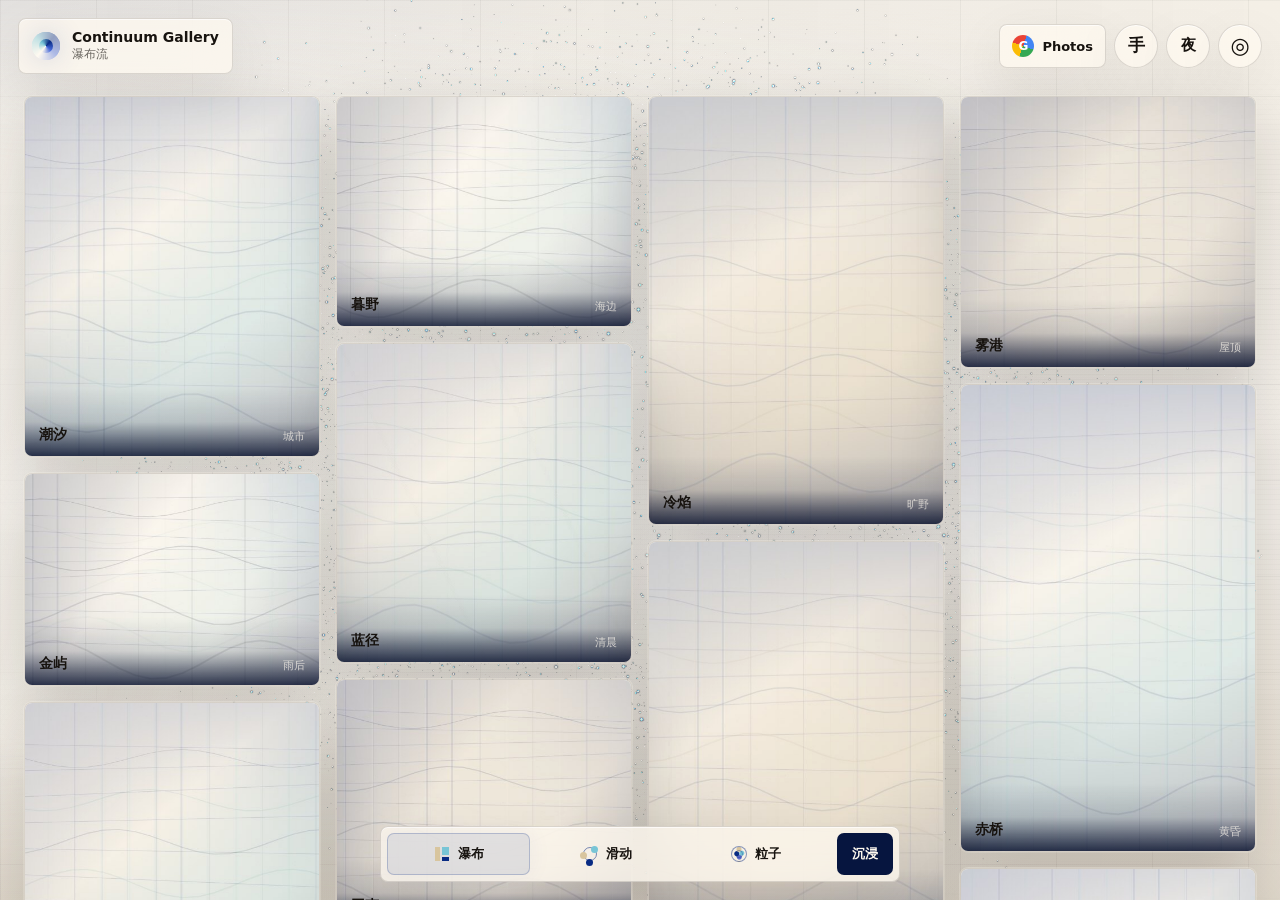
==== commit b1455091: "Add day night gallery release" ====
--- a/index.html
+++ b/index.html
@@ -5,11 +5,11 @@
     <meta name="viewport" content="width=device-width, initial-scale=1" />
     <title>Continuum Gallery</title>
     <link rel="icon" href="data:," />
-    <link rel="stylesheet" href="styles.css?v=20260606-monet-klein-v1" />
+    <link rel="stylesheet" href="styles.css?v=20260607-day-night-particles-v3" />
     <script async defer src="https://accounts.google.com/gsi/client"></script>
-    <script defer src="app.js?v=20260606-monet-klein-v1"></script>
+    <script defer src="app.js?v=20260607-day-night-particles-v3"></script>
   </head>
-  <body data-mode="waterfall">
+  <body data-mode="waterfall" data-theme="day">
     <div class="app" id="app">
       <header class="topbar">
         <div class="brand">
@@ -26,6 +26,9 @@
           </button>
           <button class="icon-button gesture-button" id="gestureButton" type="button" aria-label="启用手势切换" title="手势切换">
             <span aria-hidden="true">手</span>
+          </button>
+          <button class="icon-button theme-button" id="themeButton" type="button" aria-label="切换夜间模式" title="切换夜间模式">
+            <span aria-hidden="true">夜</span>
           </button>
           <button class="icon-button" id="focusButton" type="button" aria-label="聚焦当前照片" title="聚焦">
             <span aria-hidden="true">◎</span>
--- a/styles.css
+++ b/styles.css
@@ -1,17 +1,20 @@
 :root {
-  color-scheme: dark;
-  --bg: #020516;
-  --ink: #f1fbff;
-  --muted: rgba(207, 229, 236, 0.7);
-  --panel: rgba(5, 17, 42, 0.68);
-  --line: rgba(171, 221, 235, 0.2);
-  --amber: #f1f6df;
-  --coral: #5a7dff;
-  --teal: #b7efe4;
-  --violet: #b9a7dc;
-  --blue: #002fa7;
-  --paper: rgba(241, 251, 255, 0.94);
-  --hairline: rgba(185, 231, 238, 0.24);
+  color-scheme: light;
+  --bg: #f4efe6;
+  --ink: #17130f;
+  --muted: rgba(23, 19, 15, 0.62);
+  --quiet: rgba(23, 19, 15, 0.42);
+  --panel: rgba(255, 250, 240, 0.74);
+  --line: rgba(23, 19, 15, 0.14);
+  --line-strong: rgba(23, 19, 15, 0.24);
+  --amber: #d8c59e;
+  --coral: #082b83;
+  --teal: #78c5d6;
+  --violet: #5868c9;
+  --blue: #082b83;
+  --blue-deep: #06153f;
+  --paper: #fffaf0;
+  --hairline: rgba(8, 43, 131, 0.16);
   --ease: cubic-bezier(0.2, 0.82, 0.18, 1);
 }
 
@@ -29,11 +32,11 @@
 body {
   overflow: hidden;
   background:
-    radial-gradient(ellipse at 50% 42%, rgba(0, 47, 167, 0.36) 0%, rgba(0, 47, 167, 0.18) 28%, transparent 62%),
-    radial-gradient(ellipse at 23% 18%, rgba(183, 239, 228, 0.13) 0%, transparent 36%),
-    radial-gradient(ellipse at 78% 22%, rgba(185, 167, 220, 0.14) 0%, transparent 38%),
-    radial-gradient(ellipse at 48% 92%, rgba(241, 246, 223, 0.07) 0%, transparent 42%),
-    linear-gradient(180deg, #071839 0%, #020516 42%, #04091d 72%, #01020b 100%);
+    linear-gradient(90deg, rgba(23, 19, 15, 0.044) 1px, transparent 1px),
+    linear-gradient(rgba(23, 19, 15, 0.036) 1px, transparent 1px),
+    linear-gradient(120deg, rgba(8, 43, 131, 0.075) 0%, transparent 34%),
+    linear-gradient(180deg, var(--bg) 0%, #f7f2ea 58%, #e9dfcf 100%);
+  background-size: 96px 96px, 96px 96px, auto, auto;
   color: var(--ink);
   font-family:
     Inter, ui-sans-serif, system-ui, -apple-system, BlinkMacSystemFont, "Segoe UI",
@@ -47,12 +50,11 @@
   inset: 0;
   z-index: -2;
   background:
-    linear-gradient(rgba(183, 239, 228, 0.044) 1px, transparent 1px),
-    linear-gradient(90deg, rgba(90, 125, 255, 0.038) 1px, transparent 1px),
-    repeating-linear-gradient(115deg, transparent 0 30px, rgba(241, 246, 223, 0.018) 30px 31px);
-  background-size: 92px 92px;
+    linear-gradient(105deg, rgba(255, 250, 240, 0.84) 0%, rgba(255, 250, 240, 0.34) 46%, transparent 76%),
+    repeating-linear-gradient(0deg, rgba(23, 19, 15, 0.018) 0 1px, transparent 1px 5px);
+  background-size: auto, auto;
   mask-image: linear-gradient(to bottom, transparent 0%, black 18%, black 82%, transparent 100%);
-  opacity: 0.66;
+  opacity: 0.86;
   pointer-events: none;
 }
 
@@ -62,12 +64,10 @@
   inset: 0;
   z-index: -1;
   background:
-    radial-gradient(ellipse at 50% 45%, rgba(244, 248, 232, 0.075) 0%, transparent 28%),
-    radial-gradient(ellipse at 36% 34%, rgba(183, 239, 228, 0.055) 0%, transparent 30%),
-    linear-gradient(90deg, transparent, rgba(203, 231, 232, 0.06), transparent),
-    repeating-linear-gradient(0deg, rgba(207, 229, 236, 0.014) 0 1px, transparent 1px 5px);
-  opacity: 0.62;
-  mix-blend-mode: screen;
+    linear-gradient(180deg, transparent 0%, rgba(8, 43, 131, 0.045) 100%),
+    linear-gradient(90deg, transparent, rgba(8, 43, 131, 0.035), transparent);
+  opacity: 0.74;
+  mix-blend-mode: multiply;
   pointer-events: none;
 }
 
@@ -102,14 +102,11 @@
 .viewer-close,
 .viewer-tools button {
   border: 1px solid var(--line);
-  background:
-    linear-gradient(135deg, rgba(7, 20, 56, 0.78), rgba(2, 7, 24, 0.6)),
-    radial-gradient(circle at 22% 0%, rgba(183, 239, 228, 0.12), transparent 42%);
-  box-shadow:
-    0 18px 58px rgba(1, 3, 13, 0.42),
-    inset 0 1px 0 rgba(241, 251, 255, 0.13),
-    0 0 28px rgba(0, 47, 167, 0.12);
-  backdrop-filter: blur(22px) saturate(1.18);
+  background: var(--panel);
+  box-shadow:
+    0 18px 54px rgba(23, 19, 15, 0.08),
+    inset 0 1px 0 rgba(255, 255, 255, 0.68);
+  backdrop-filter: blur(22px) saturate(1.08);
 }
 
 .brand {
@@ -149,11 +146,10 @@
   flex: 0 0 auto;
   border-radius: 50%;
   background:
-    conic-gradient(from 40deg, #002fa7, #5a7dff, #f1f6df, #b7efe4, #002fa7);
-  box-shadow:
-    inset 0 0 0 7px rgba(5, 13, 26, 0.58),
-    0 0 24px rgba(90, 125, 255, 0.36),
-    0 0 54px rgba(183, 239, 228, 0.18);
+    conic-gradient(from 40deg, var(--blue), #4467d8, var(--paper), var(--teal), var(--blue));
+  box-shadow:
+    inset 0 0 0 7px rgba(255, 250, 240, 0.56),
+    0 0 28px rgba(8, 43, 131, 0.16);
 }
 
 .icon-button {
@@ -217,13 +213,18 @@
   font-weight: 800;
 }
 
+.theme-button span {
+  font-size: 15px;
+  font-weight: 800;
+}
+
 body.gesture-active .gesture-button {
-  border-color: rgba(189, 244, 255, 0.46);
-  background: linear-gradient(135deg, rgba(23, 85, 160, 0.78), rgba(6, 29, 58, 0.62));
-  box-shadow:
-    0 0 0 1px rgba(111, 218, 255, 0.22),
-    0 0 30px rgba(58, 175, 255, 0.22),
-    inset 0 1px 0 rgba(226, 252, 255, 0.18);
+  border-color: rgba(8, 43, 131, 0.38);
+  background: rgba(8, 43, 131, 0.12);
+  box-shadow:
+    0 0 0 1px rgba(8, 43, 131, 0.12),
+    0 0 30px rgba(8, 43, 131, 0.1),
+    inset 0 1px 0 rgba(255, 255, 255, 0.68);
 }
 
 .stage {
@@ -233,7 +234,7 @@
   overflow-y: auto;
   overscroll-behavior: contain;
   scrollbar-width: thin;
-  scrollbar-color: rgba(247, 241, 232, 0.34) transparent;
+  scrollbar-color: rgba(8, 43, 131, 0.34) transparent;
   touch-action: pan-y pinch-zoom;
 }
 
@@ -259,17 +260,17 @@
   display: block;
   overflow: hidden;
   padding: 0;
-  border: 1px solid rgba(157, 223, 255, 0.17);
+  border: 1px solid rgba(23, 19, 15, 0.13);
   border-radius: 6px;
-  background: #07101f;
+  background: rgba(255, 250, 240, 0.62);
   color: var(--ink);
   cursor: pointer;
   outline: none;
   transform-origin: 0 0;
   box-shadow:
-    0 20px 60px rgba(4, 6, 12, 0.28),
-    0 0 24px rgba(58, 175, 255, 0.045),
-    inset 0 1px 0 rgba(212, 247, 255, 0.06);
+    0 22px 62px rgba(23, 19, 15, 0.16),
+    0 0 0 1px rgba(255, 250, 240, 0.28),
+    inset 0 1px 0 rgba(255, 255, 255, 0.62);
   backface-visibility: hidden;
   contain: layout paint style;
   will-change: transform, width, height, opacity, border-radius;
@@ -284,8 +285,8 @@
 
 .photo-card:focus-visible {
   box-shadow:
-    0 0 0 3px rgba(247, 241, 232, 0.88),
-    0 18px 52px rgba(0, 0, 0, 0.3);
+    0 0 0 3px rgba(8, 43, 131, 0.36),
+    0 18px 52px rgba(23, 19, 15, 0.18);
 }
 
 .photo-card img {
@@ -295,7 +296,7 @@
   object-fit: cover;
   pointer-events: none;
   user-select: none;
-  filter: saturate(1.04) contrast(1.045);
+  filter: saturate(0.98) contrast(1.015);
   transform: translateZ(0);
 }
 
@@ -310,7 +311,7 @@
   gap: 10px;
   padding: 38px 14px 12px;
   background:
-    linear-gradient(to top, rgba(2, 8, 14, 0.86), rgba(2, 8, 14, 0.18), transparent);
+    linear-gradient(to top, rgba(6, 15, 44, 0.82), rgba(6, 15, 44, 0.12), transparent);
   text-align: left;
   pointer-events: none;
 }
@@ -326,7 +327,7 @@
 
 .caption span {
   flex: 0 0 auto;
-  color: rgba(247, 241, 232, 0.72);
+  color: rgba(255, 250, 240, 0.72);
   font-size: 11px;
 }
 
@@ -337,18 +338,18 @@
 
 body[data-mode="orbit"] .photo-card {
   border-radius: 50%;
-  border-color: rgba(178, 238, 255, 0.36);
-  background: rgba(7, 23, 42, 0.72);
-  box-shadow:
-    0 18px 44px rgba(0, 0, 0, 0.34),
-    0 0 26px rgba(91, 206, 255, 0.16),
-    inset 0 0 0 1px rgba(222, 249, 255, 0.16),
-    inset 0 -18px 28px rgba(0, 13, 31, 0.32);
+  border-color: rgba(8, 43, 131, 0.28);
+  background: rgba(9, 22, 48, 0.72);
+  box-shadow:
+    0 18px 48px rgba(23, 19, 15, 0.22),
+    0 0 26px rgba(8, 43, 131, 0.1),
+    inset 0 0 0 1px rgba(255, 250, 240, 0.16),
+    inset 0 -18px 28px rgba(0, 13, 31, 0.28);
 }
 
 body[data-mode="orbit"] .photo-card img {
   opacity: 0.93;
-  filter: saturate(1.18) contrast(1.08) brightness(0.92);
+  filter: saturate(1.04) contrast(1.06) brightness(0.9);
 }
 
 body[data-mode="orbit"] .photo-card::after,
@@ -358,9 +359,9 @@
   inset: 0;
   border-radius: inherit;
   background:
-    radial-gradient(circle at 31% 20%, rgba(255, 255, 255, 0.34), transparent 18%),
-    radial-gradient(circle at 62% 72%, rgba(83, 200, 255, 0.12), transparent 44%),
-    linear-gradient(to bottom, rgba(227, 250, 255, 0.09), transparent 58%);
+    radial-gradient(circle at 31% 20%, rgba(255, 250, 240, 0.34), transparent 18%),
+    linear-gradient(to bottom, rgba(255, 250, 240, 0.1), transparent 58%),
+    linear-gradient(135deg, rgba(8, 43, 131, 0.18), transparent 58%);
   pointer-events: none;
 }
 
@@ -383,18 +384,18 @@
 
 body[data-mode="sphere"] .photo-card {
   border-radius: 50%;
-  border-color: rgba(191, 244, 255, 0.62);
-  background: rgba(5, 20, 38, 0.82);
-  box-shadow:
-    0 16px 42px rgba(5, 6, 12, 0.48),
-    0 0 32px rgba(58, 175, 255, 0.42),
-    0 0 72px rgba(111, 218, 255, 0.18),
-    inset 0 0 0 1px rgba(226, 252, 255, 0.2);
+  border-color: rgba(8, 43, 131, 0.44);
+  background: rgba(7, 18, 42, 0.84);
+  box-shadow:
+    0 16px 42px rgba(23, 19, 15, 0.28),
+    0 0 34px rgba(8, 43, 131, 0.22),
+    0 0 72px rgba(120, 197, 214, 0.1),
+    inset 0 0 0 1px rgba(255, 250, 240, 0.18);
 }
 
 body[data-mode="sphere"] .photo-card img {
   opacity: 0.88;
-  filter: grayscale(0.48) saturate(1.18) contrast(1.12) brightness(0.86);
+  filter: grayscale(0.36) saturate(1.05) contrast(1.08) brightness(0.86);
 }
 
 body[data-mode="sphere"] .photo-card::before {
@@ -403,9 +404,9 @@
   inset: -2px;
   border-radius: inherit;
   background:
-    radial-gradient(circle at 34% 20%, rgba(236, 252, 255, 0.44), transparent 20%),
-    linear-gradient(135deg, rgba(155, 226, 255, 0.28), rgba(18, 111, 218, 0.12) 46%, transparent 68%),
-    linear-gradient(315deg, rgba(58, 175, 255, 0.28), transparent 42%);
+    radial-gradient(circle at 34% 20%, rgba(255, 250, 240, 0.44), transparent 20%),
+    linear-gradient(135deg, rgba(120, 197, 214, 0.22), rgba(8, 43, 131, 0.12) 46%, transparent 68%),
+    linear-gradient(315deg, rgba(8, 43, 131, 0.24), transparent 42%);
   mix-blend-mode: screen;
   opacity: 0.88;
   pointer-events: none;
@@ -422,7 +423,7 @@
   z-index: 0;
   width: 100%;
   height: 100%;
-  opacity: 0.46;
+  opacity: 0.34;
   pointer-events: none;
   transition: opacity 620ms ease;
 }
@@ -436,12 +437,13 @@
 }
 
 .particle-canvas {
-  opacity: 0.74;
-  mix-blend-mode: screen;
+  opacity: 0.68;
+  mix-blend-mode: normal;
 }
 
 .grain-canvas {
-  opacity: 0.26;
+  opacity: 0.24;
+  mix-blend-mode: multiply;
 }
 
 body[data-mode="sphere"] .particle-canvas {
@@ -449,15 +451,16 @@
 }
 
 body[data-mode="sphere"] .grain-canvas {
-  opacity: 0.12;
+  opacity: 0.52;
+  mix-blend-mode: normal;
 }
 
 body[data-mode="orbit"] .grain-canvas {
-  opacity: 0.18;
+  opacity: 0.34;
 }
 
 body[data-mode="orbit"] .particle-canvas {
-  opacity: 0.72;
+  opacity: 0.78;
 }
 
 .mode-toast {
@@ -466,10 +469,10 @@
   top: 50%;
   left: 50%;
   padding: 10px 14px;
-  border: 1px solid rgba(247, 241, 232, 0.18);
+  border: 1px solid var(--line);
   border-radius: 8px;
-  background: rgba(8, 9, 11, 0.78);
-  color: rgba(247, 241, 232, 0.88);
+  background: rgba(255, 250, 240, 0.82);
+  color: var(--ink);
   opacity: 0;
   pointer-events: none;
   transform: translate(-50%, -50%) scale(0.96);
@@ -477,6 +480,7 @@
     opacity 240ms ease,
     transform 240ms ease;
   backdrop-filter: blur(14px);
+  box-shadow: 0 20px 60px rgba(23, 19, 15, 0.1);
 }
 
 .mode-toast.is-visible {
@@ -526,10 +530,10 @@
 }
 
 .segmented button[aria-pressed="true"] {
-  background: rgba(111, 218, 255, 0.12);
-  box-shadow:
-    inset 0 0 0 1px rgba(157, 223, 255, 0.26),
-    0 0 24px rgba(58, 175, 255, 0.08);
+  background: rgba(8, 43, 131, 0.1);
+  box-shadow:
+    inset 0 0 0 1px rgba(8, 43, 131, 0.22),
+    0 0 24px rgba(8, 43, 131, 0.06);
 }
 
 .segmented button span:last-child {
@@ -567,7 +571,7 @@
 
 .mode-icon-orbit::before {
   inset: 2px;
-  border: 1px solid rgba(247, 241, 232, 0.68);
+  border: 1px solid rgba(8, 43, 131, 0.52);
 }
 
 .mode-icon-orbit::after {
@@ -588,20 +592,19 @@
     radial-gradient(circle at 70% 44%, var(--teal) 0 2px, transparent 3px),
     radial-gradient(circle at 34% 48%, var(--coral) 0 2px, transparent 3px),
     radial-gradient(circle at 52% 72%, var(--violet) 0 2px, transparent 3px);
-  border: 1px solid rgba(247, 241, 232, 0.58);
+  border: 1px solid rgba(8, 43, 131, 0.46);
 }
 
 .mode-icon-sphere::after {
   inset: 5px;
-  border: 1px solid rgba(247, 241, 232, 0.42);
+  border: 1px solid rgba(8, 43, 131, 0.34);
 }
 
 .immersive-button {
   flex: 0 0 auto;
   padding: 0 15px;
-  background:
-    linear-gradient(135deg, rgba(226, 252, 255, 0.96), rgba(66, 184, 255, 0.94));
-  color: #04111f;
+  background: var(--blue-deep);
+  color: var(--paper);
   font-size: 13px;
   font-weight: 800;
 }
@@ -625,8 +628,8 @@
   position: absolute;
   inset: 0;
   background:
-    linear-gradient(rgba(245, 243, 234, 0.045) 1px, transparent 1px),
-    linear-gradient(90deg, rgba(126, 231, 255, 0.04) 1px, transparent 1px);
+    linear-gradient(rgba(255, 250, 240, 0.045) 1px, transparent 1px),
+    linear-gradient(90deg, rgba(120, 197, 214, 0.04) 1px, transparent 1px);
   background-size: 120px 120px;
   mask-image: linear-gradient(to bottom, black 0%, black 70%, transparent 100%);
   opacity: 0.34;
@@ -634,7 +637,7 @@
 }
 
 .viewer.is-open {
-  background: rgba(2, 3, 4, 0.94);
+  background: rgba(13, 19, 28, 0.92);
   opacity: 1;
   pointer-events: auto;
 }
@@ -664,7 +667,7 @@
 .viewer-tools button:nth-child(2) {
   min-width: 64px;
   padding-inline: 10px;
-  color: rgba(245, 243, 234, 0.82);
+  color: rgba(23, 19, 15, 0.68);
   font-size: 12px;
   font-weight: 760;
 }
@@ -702,8 +705,8 @@
   transform-origin: center;
   box-shadow:
     0 34px 110px rgba(0, 0, 0, 0.55),
-    0 0 0 1px rgba(245, 243, 234, 0.08),
-    0 0 42px rgba(126, 231, 255, 0.08);
+    0 0 0 1px rgba(255, 250, 240, 0.1),
+    0 0 42px rgba(120, 197, 214, 0.08);
   cursor: zoom-in;
   opacity: 0;
   transition:
@@ -736,7 +739,7 @@
   padding: 9px 12px;
   border: 1px solid rgba(245, 243, 234, 0.12);
   border-radius: 8px;
-  background: rgba(2, 3, 4, 0.46);
+  background: rgba(13, 19, 28, 0.52);
   color: rgba(247, 241, 232, 0.9);
   transform: translateX(-50%);
   backdrop-filter: blur(16px);
@@ -781,7 +784,7 @@
   overflow: hidden;
   border-radius: 6px;
   pointer-events: none;
-  background: #020304;
+  background: #101622;
   box-shadow: 0 30px 90px rgba(0, 0, 0, 0.45);
 }
 
@@ -839,7 +842,7 @@
   place-items: center;
   border: 0;
   border-radius: 50%;
-  background: rgba(247, 241, 232, 0.1);
+  background: rgba(8, 43, 131, 0.08);
   color: var(--ink);
   cursor: pointer;
   font-size: 19px;
@@ -860,16 +863,16 @@
   width: 100%;
   min-width: 0;
   height: 40px;
-  border: 1px solid rgba(247, 241, 232, 0.18);
+  border: 1px solid var(--line);
   border-radius: 7px;
-  background: rgba(0, 0, 0, 0.2);
+  background: rgba(255, 250, 240, 0.62);
   color: var(--ink);
   padding: 0 10px;
   outline: none;
 }
 
 .client-field input:focus {
-  border-color: rgba(247, 241, 232, 0.52);
+  border-color: rgba(8, 43, 131, 0.44);
 }
 
 .setup-links {
@@ -884,9 +887,9 @@
   min-width: 0;
   min-height: 34px;
   place-items: center;
-  border: 1px solid rgba(247, 241, 232, 0.16);
+  border: 1px solid var(--line);
   border-radius: 7px;
-  background: rgba(247, 241, 232, 0.08);
+  background: rgba(255, 250, 240, 0.48);
   color: var(--ink);
   cursor: pointer;
   text-decoration: none;
@@ -906,12 +909,13 @@
 
 .panel-actions button:first-child {
   flex: 0 0 86px;
-  background: rgba(247, 241, 232, 0.12);
+  background: rgba(8, 43, 131, 0.08);
 }
 
 .panel-actions button:last-child {
   flex: 1 1 auto;
-  background: linear-gradient(135deg, rgba(66, 133, 244, 0.92), rgba(52, 168, 83, 0.86));
+  background: var(--blue-deep);
+  color: var(--paper);
 }
 
 .panel-actions button:disabled {
@@ -921,8 +925,212 @@
 
 .photos-status {
   min-height: 18px;
+  color: var(--muted);
+  font-size: 12px;
+}
+
+body[data-theme="night"] {
+  color-scheme: dark;
+  --bg: #020516;
+  --ink: #f1fbff;
+  --muted: rgba(207, 229, 236, 0.7);
+  --quiet: rgba(207, 229, 236, 0.44);
+  --panel: rgba(5, 17, 42, 0.68);
+  --line: rgba(171, 221, 235, 0.2);
+  --line-strong: rgba(171, 221, 235, 0.32);
+  --amber: #f1f6df;
+  --coral: #5a7dff;
+  --teal: #b7efe4;
+  --violet: #b9a7dc;
+  --blue: #002fa7;
+  --blue-deep: #06153f;
+  --paper: rgba(241, 251, 255, 0.94);
+  --hairline: rgba(185, 231, 238, 0.24);
+  background:
+    radial-gradient(ellipse at 50% 42%, rgba(0, 47, 167, 0.36) 0%, rgba(0, 47, 167, 0.18) 28%, transparent 62%),
+    radial-gradient(ellipse at 23% 18%, rgba(183, 239, 228, 0.13) 0%, transparent 36%),
+    radial-gradient(ellipse at 78% 22%, rgba(185, 167, 220, 0.14) 0%, transparent 38%),
+    radial-gradient(ellipse at 48% 92%, rgba(241, 246, 223, 0.07) 0%, transparent 42%),
+    linear-gradient(180deg, #071839 0%, #020516 42%, #04091d 72%, #01020b 100%);
+}
+
+body[data-theme="night"]::before {
+  background:
+    linear-gradient(rgba(183, 239, 228, 0.044) 1px, transparent 1px),
+    linear-gradient(90deg, rgba(90, 125, 255, 0.038) 1px, transparent 1px),
+    repeating-linear-gradient(115deg, transparent 0 30px, rgba(241, 246, 223, 0.018) 30px 31px);
+  background-size: 92px 92px;
+  opacity: 0.66;
+}
+
+body[data-theme="night"]::after {
+  background:
+    radial-gradient(ellipse at 50% 45%, rgba(244, 248, 232, 0.075) 0%, transparent 28%),
+    radial-gradient(ellipse at 36% 34%, rgba(183, 239, 228, 0.055) 0%, transparent 30%),
+    linear-gradient(90deg, transparent, rgba(203, 231, 232, 0.06), transparent),
+    repeating-linear-gradient(0deg, rgba(207, 229, 236, 0.014) 0 1px, transparent 1px 5px);
+  opacity: 0.62;
+  mix-blend-mode: screen;
+}
+
+body[data-theme="night"] .brand,
+body[data-theme="night"] .icon-button,
+body[data-theme="night"] .google-button,
+body[data-theme="night"] .photos-panel,
+body[data-theme="night"] .bottom-bar,
+body[data-theme="night"] .viewer-close,
+body[data-theme="night"] .viewer-tools button {
+  background:
+    linear-gradient(135deg, rgba(7, 20, 56, 0.78), rgba(2, 7, 24, 0.6)),
+    radial-gradient(circle at 22% 0%, rgba(183, 239, 228, 0.12), transparent 42%);
+  box-shadow:
+    0 18px 58px rgba(1, 3, 13, 0.42),
+    inset 0 1px 0 rgba(241, 251, 255, 0.13),
+    0 0 28px rgba(0, 47, 167, 0.12);
+  backdrop-filter: blur(22px) saturate(1.18);
+}
+
+body[data-theme="night"] .brand-mark {
+  background:
+    conic-gradient(from 40deg, #002fa7, #5a7dff, #f1f6df, #b7efe4, #002fa7);
+  box-shadow:
+    inset 0 0 0 7px rgba(5, 13, 26, 0.58),
+    0 0 24px rgba(90, 125, 255, 0.36),
+    0 0 54px rgba(183, 239, 228, 0.18);
+}
+
+body[data-theme="night"] .theme-button {
+  border-color: rgba(189, 244, 255, 0.32);
+  background: linear-gradient(135deg, rgba(23, 85, 160, 0.72), rgba(6, 29, 58, 0.58));
+}
+
+body[data-theme="night"].gesture-active .gesture-button {
+  border-color: rgba(189, 244, 255, 0.46);
+  background: linear-gradient(135deg, rgba(23, 85, 160, 0.78), rgba(6, 29, 58, 0.62));
+  box-shadow:
+    0 0 0 1px rgba(111, 218, 255, 0.22),
+    0 0 30px rgba(58, 175, 255, 0.22),
+    inset 0 1px 0 rgba(226, 252, 255, 0.18);
+}
+
+body[data-theme="night"] .stage {
+  scrollbar-color: rgba(247, 241, 232, 0.34) transparent;
+}
+
+body[data-theme="night"] .photo-card {
+  border-color: rgba(157, 223, 255, 0.17);
+  background: #07101f;
+  box-shadow:
+    0 20px 60px rgba(4, 6, 12, 0.28),
+    0 0 24px rgba(58, 175, 255, 0.045),
+    inset 0 1px 0 rgba(212, 247, 255, 0.06);
+}
+
+body[data-theme="night"] .photo-card img {
+  filter: saturate(1.1) contrast(1.1) brightness(0.72);
+}
+
+body[data-theme="night"][data-mode="orbit"] .photo-card img {
+  opacity: 0.93;
+  filter: saturate(1.18) contrast(1.08) brightness(0.74);
+}
+
+body[data-theme="night"][data-mode="sphere"] .photo-card img {
+  opacity: 0.88;
+  filter: grayscale(0.48) saturate(1.18) contrast(1.12) brightness(0.7);
+}
+
+body[data-theme="night"] .caption {
+  background:
+    linear-gradient(to top, rgba(2, 8, 14, 0.86), rgba(2, 8, 14, 0.18), transparent);
+}
+
+body[data-theme="night"][data-mode="orbit"] .photo-card {
+  border-color: rgba(178, 238, 255, 0.36);
+  background: rgba(7, 23, 42, 0.72);
+  box-shadow:
+    0 18px 44px rgba(0, 0, 0, 0.34),
+    0 0 26px rgba(91, 206, 255, 0.16),
+    inset 0 0 0 1px rgba(222, 249, 255, 0.16),
+    inset 0 -18px 28px rgba(0, 13, 31, 0.32);
+}
+
+body[data-theme="night"][data-mode="sphere"] .photo-card {
+  border-color: rgba(191, 244, 255, 0.62);
+  background: rgba(5, 20, 38, 0.82);
+  box-shadow:
+    0 16px 42px rgba(5, 6, 12, 0.48),
+    0 0 32px rgba(58, 175, 255, 0.42),
+    0 0 72px rgba(111, 218, 255, 0.18),
+    inset 0 0 0 1px rgba(226, 252, 255, 0.2);
+}
+
+body[data-theme="night"] .particle-canvas {
+  opacity: 0.74;
+  mix-blend-mode: screen;
+}
+
+body[data-theme="night"] .grain-canvas {
+  opacity: 0.26;
+  mix-blend-mode: normal;
+}
+
+body[data-theme="night"][data-mode="sphere"] .particle-canvas {
+  opacity: 1;
+}
+
+body[data-theme="night"][data-mode="sphere"] .grain-canvas {
+  opacity: 0.18;
+}
+
+body[data-theme="night"][data-mode="orbit"] .particle-canvas {
+  opacity: 0.72;
+}
+
+body[data-theme="night"][data-mode="orbit"] .grain-canvas {
+  opacity: 0.18;
+}
+
+body[data-theme="night"] .mode-toast {
+  border-color: rgba(247, 241, 232, 0.18);
+  background: rgba(8, 9, 11, 0.78);
+  color: rgba(247, 241, 232, 0.88);
+  box-shadow: none;
+}
+
+body[data-theme="night"] .segmented button[aria-pressed="true"] {
+  background: rgba(111, 218, 255, 0.12);
+  box-shadow:
+    inset 0 0 0 1px rgba(157, 223, 255, 0.26),
+    0 0 24px rgba(58, 175, 255, 0.08);
+}
+
+body[data-theme="night"] .immersive-button {
+  background:
+    linear-gradient(135deg, rgba(226, 252, 255, 0.96), rgba(66, 184, 255, 0.94));
+  color: #04111f;
+}
+
+body[data-theme="night"] .client-field input {
+  border-color: rgba(247, 241, 232, 0.18);
+  background: rgba(0, 0, 0, 0.2);
+}
+
+body[data-theme="night"] .setup-links a,
+body[data-theme="night"] .setup-links button,
+body[data-theme="night"] .panel-header button,
+body[data-theme="night"] .panel-actions button:first-child {
+  border-color: rgba(247, 241, 232, 0.16);
+  background: rgba(247, 241, 232, 0.08);
+}
+
+body[data-theme="night"] .panel-actions button:last-child {
+  background: linear-gradient(135deg, rgba(66, 133, 244, 0.92), rgba(52, 168, 83, 0.86));
+  color: var(--ink);
+}
+
+body[data-theme="night"] .photos-status {
   color: rgba(247, 241, 232, 0.74);
-  font-size: 12px;
 }
 
 @media (max-width: 640px) {
@@ -933,8 +1141,22 @@
   }
 
   .brand {
-    max-width: calc(100vw - 82px);
+    max-width: calc(100vw - 208px);
     padding: 9px 11px;
+  }
+
+  .top-actions {
+    gap: 6px;
+  }
+
+  .icon-button {
+    width: 40px;
+    height: 40px;
+  }
+
+  .google-button {
+    height: 40px;
+    padding: 0 10px;
   }
 
   .google-button strong {
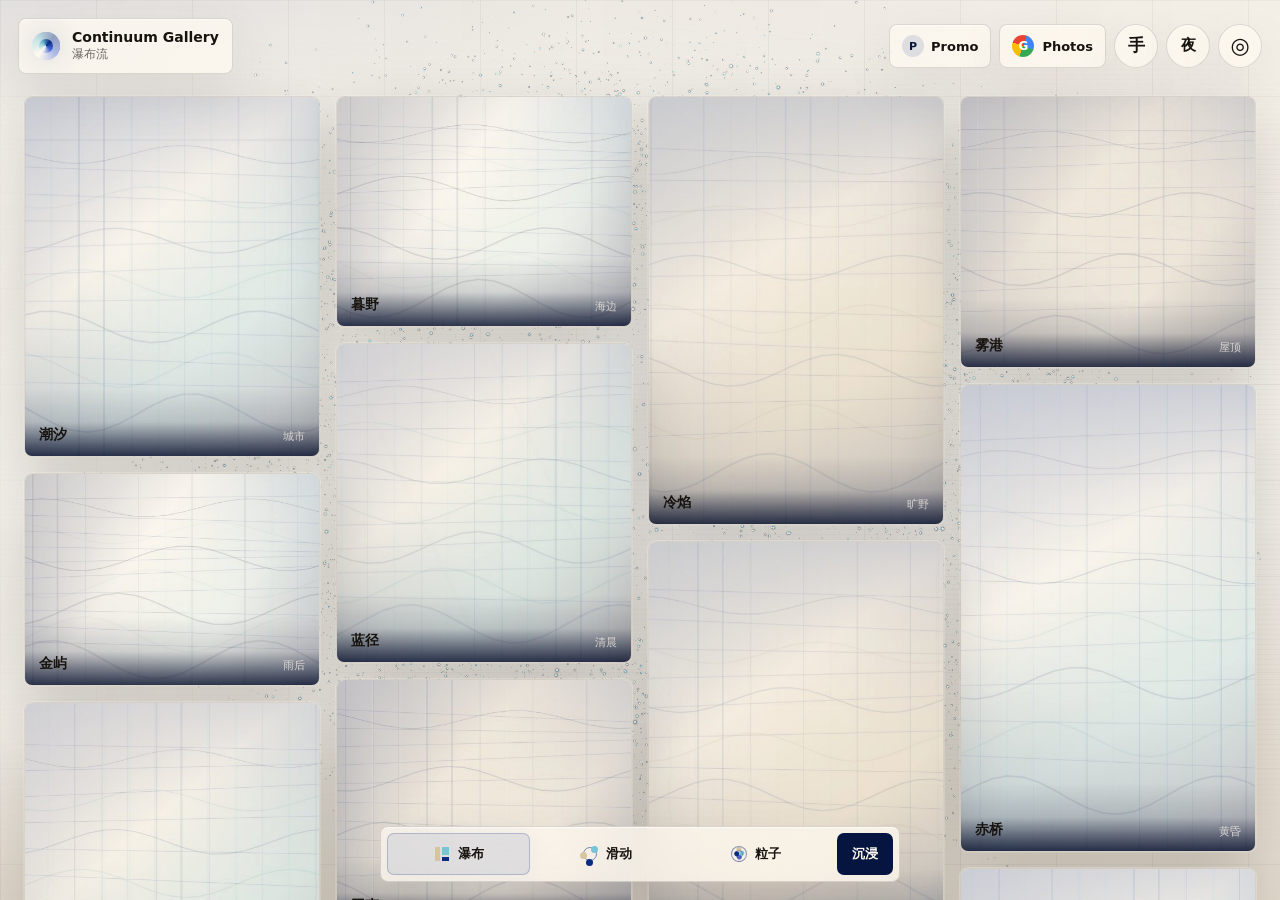
==== commit a5612c42: "Add promo entry links" ====
--- a/index.html
+++ b/index.html
@@ -20,6 +20,10 @@
           </div>
         </div>
         <div class="top-actions">
+          <a class="promo-link" href="promo.html" aria-label="打开宣传页" title="打开宣传页">
+            <span aria-hidden="true">P</span>
+            <strong>Promo</strong>
+          </a>
           <button class="google-button" id="googleButton" type="button" aria-label="导入 Google Photos">
             <span aria-hidden="true">G</span>
             <strong>Photos</strong>
--- a/styles.css
+++ b/styles.css
@@ -96,6 +96,7 @@
 
 .brand,
 .icon-button,
+.promo-link,
 .google-button,
 .photos-panel,
 .bottom-bar,
@@ -170,6 +171,7 @@
   pointer-events: auto;
 }
 
+.promo-link,
 .google-button {
   display: flex;
   align-items: center;
@@ -181,6 +183,30 @@
   border: 1px solid var(--line);
   color: var(--ink);
   cursor: pointer;
+}
+
+.promo-link {
+  gap: 7px;
+  text-decoration: none;
+}
+
+.promo-link span {
+  display: grid;
+  width: 22px;
+  height: 22px;
+  place-items: center;
+  border-radius: 50%;
+  background: rgba(8, 43, 131, 0.12);
+  color: var(--blue-deep);
+  font-size: 11px;
+  font-weight: 800;
+}
+
+.promo-link strong {
+  overflow: hidden;
+  text-overflow: ellipsis;
+  white-space: nowrap;
+  font-size: 13px;
 }
 
 .google-button span {
@@ -975,6 +1001,7 @@
 
 body[data-theme="night"] .brand,
 body[data-theme="night"] .icon-button,
+body[data-theme="night"] .promo-link,
 body[data-theme="night"] .google-button,
 body[data-theme="night"] .photos-panel,
 body[data-theme="night"] .bottom-bar,
@@ -1002,6 +1029,11 @@
 body[data-theme="night"] .theme-button {
   border-color: rgba(189, 244, 255, 0.32);
   background: linear-gradient(135deg, rgba(23, 85, 160, 0.72), rgba(6, 29, 58, 0.58));
+}
+
+body[data-theme="night"] .promo-link span {
+  background: rgba(111, 218, 255, 0.12);
+  color: rgba(241, 251, 255, 0.92);
 }
 
 body[data-theme="night"].gesture-active .gesture-button {
@@ -1159,6 +1191,7 @@
     padding: 0 10px;
   }
 
+  .promo-link strong,
   .google-button strong {
     display: none;
   }
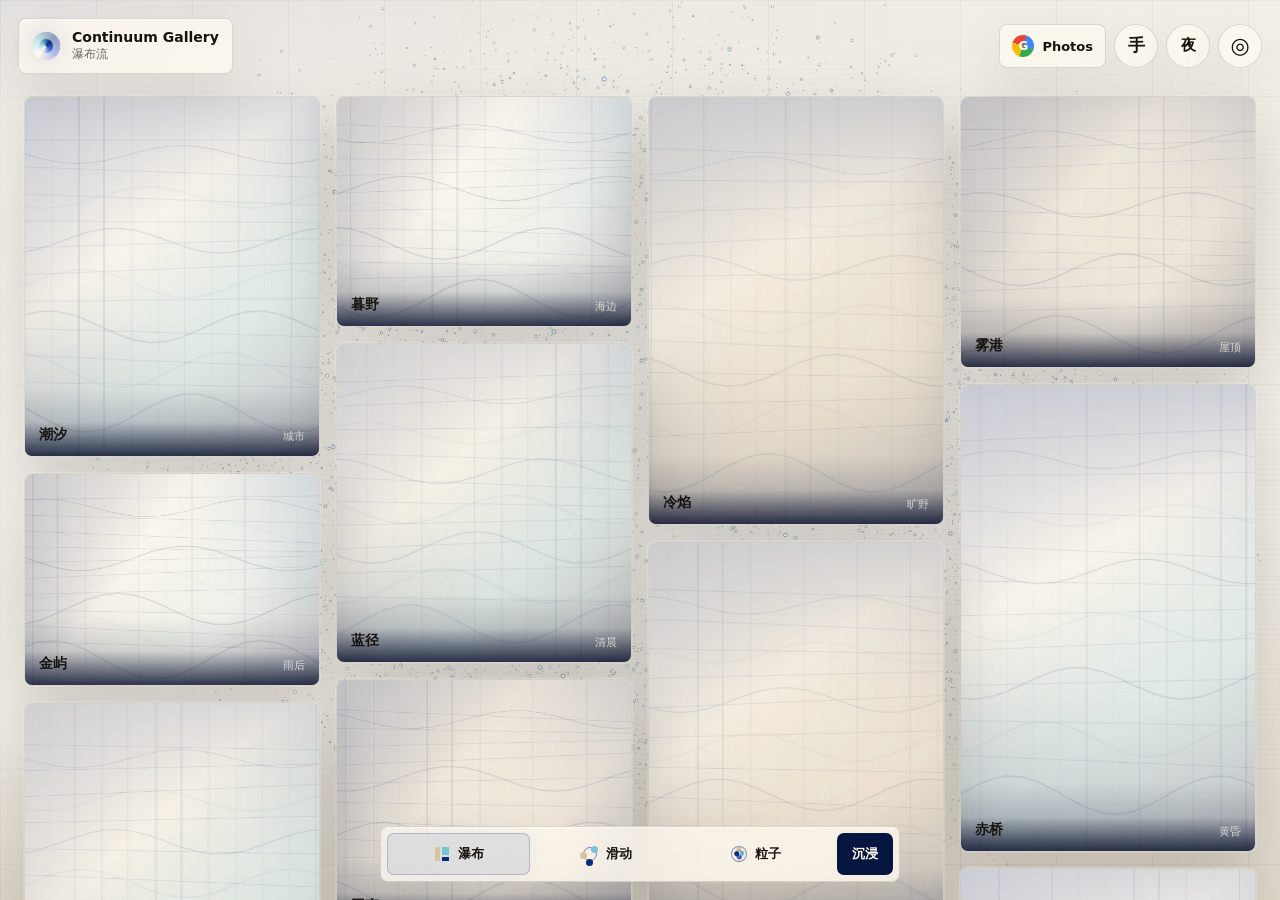
==== commit fd5fb0ac: "Rewrite README homepage links" ====
--- a/index.html
+++ b/index.html
@@ -5,9 +5,9 @@
     <meta name="viewport" content="width=device-width, initial-scale=1" />
     <title>Continuum Gallery</title>
     <link rel="icon" href="data:," />
-    <link rel="stylesheet" href="styles.css?v=20260607-day-night-particles-v3" />
+    <link rel="stylesheet" href="styles.css?v=20260611-readme-homepage-v1" />
     <script async defer src="https://accounts.google.com/gsi/client"></script>
-    <script defer src="app.js?v=20260607-day-night-particles-v3"></script>
+    <script defer src="app.js?v=20260611-readme-homepage-v1"></script>
   </head>
   <body data-mode="waterfall" data-theme="day">
     <div class="app" id="app">
@@ -20,10 +20,6 @@
           </div>
         </div>
         <div class="top-actions">
-          <a class="promo-link" href="promo.html" aria-label="打开宣传页" title="打开宣传页">
-            <span aria-hidden="true">P</span>
-            <strong>Promo</strong>
-          </a>
           <button class="google-button" id="googleButton" type="button" aria-label="导入 Google Photos">
             <span aria-hidden="true">G</span>
             <strong>Photos</strong>
--- a/styles.css
+++ b/styles.css
@@ -96,7 +96,6 @@
 
 .brand,
 .icon-button,
-.promo-link,
 .google-button,
 .photos-panel,
 .bottom-bar,
@@ -171,7 +170,6 @@
   pointer-events: auto;
 }
 
-.promo-link,
 .google-button {
   display: flex;
   align-items: center;
@@ -183,30 +181,6 @@
   border: 1px solid var(--line);
   color: var(--ink);
   cursor: pointer;
-}
-
-.promo-link {
-  gap: 7px;
-  text-decoration: none;
-}
-
-.promo-link span {
-  display: grid;
-  width: 22px;
-  height: 22px;
-  place-items: center;
-  border-radius: 50%;
-  background: rgba(8, 43, 131, 0.12);
-  color: var(--blue-deep);
-  font-size: 11px;
-  font-weight: 800;
-}
-
-.promo-link strong {
-  overflow: hidden;
-  text-overflow: ellipsis;
-  white-space: nowrap;
-  font-size: 13px;
 }
 
 .google-button span {
@@ -1001,7 +975,6 @@
 
 body[data-theme="night"] .brand,
 body[data-theme="night"] .icon-button,
-body[data-theme="night"] .promo-link,
 body[data-theme="night"] .google-button,
 body[data-theme="night"] .photos-panel,
 body[data-theme="night"] .bottom-bar,
@@ -1029,11 +1002,6 @@
 body[data-theme="night"] .theme-button {
   border-color: rgba(189, 244, 255, 0.32);
   background: linear-gradient(135deg, rgba(23, 85, 160, 0.72), rgba(6, 29, 58, 0.58));
-}
-
-body[data-theme="night"] .promo-link span {
-  background: rgba(111, 218, 255, 0.12);
-  color: rgba(241, 251, 255, 0.92);
 }
 
 body[data-theme="night"].gesture-active .gesture-button {
@@ -1191,7 +1159,6 @@
     padding: 0 10px;
   }
 
-  .promo-link strong,
   .google-button strong {
     display: none;
   }
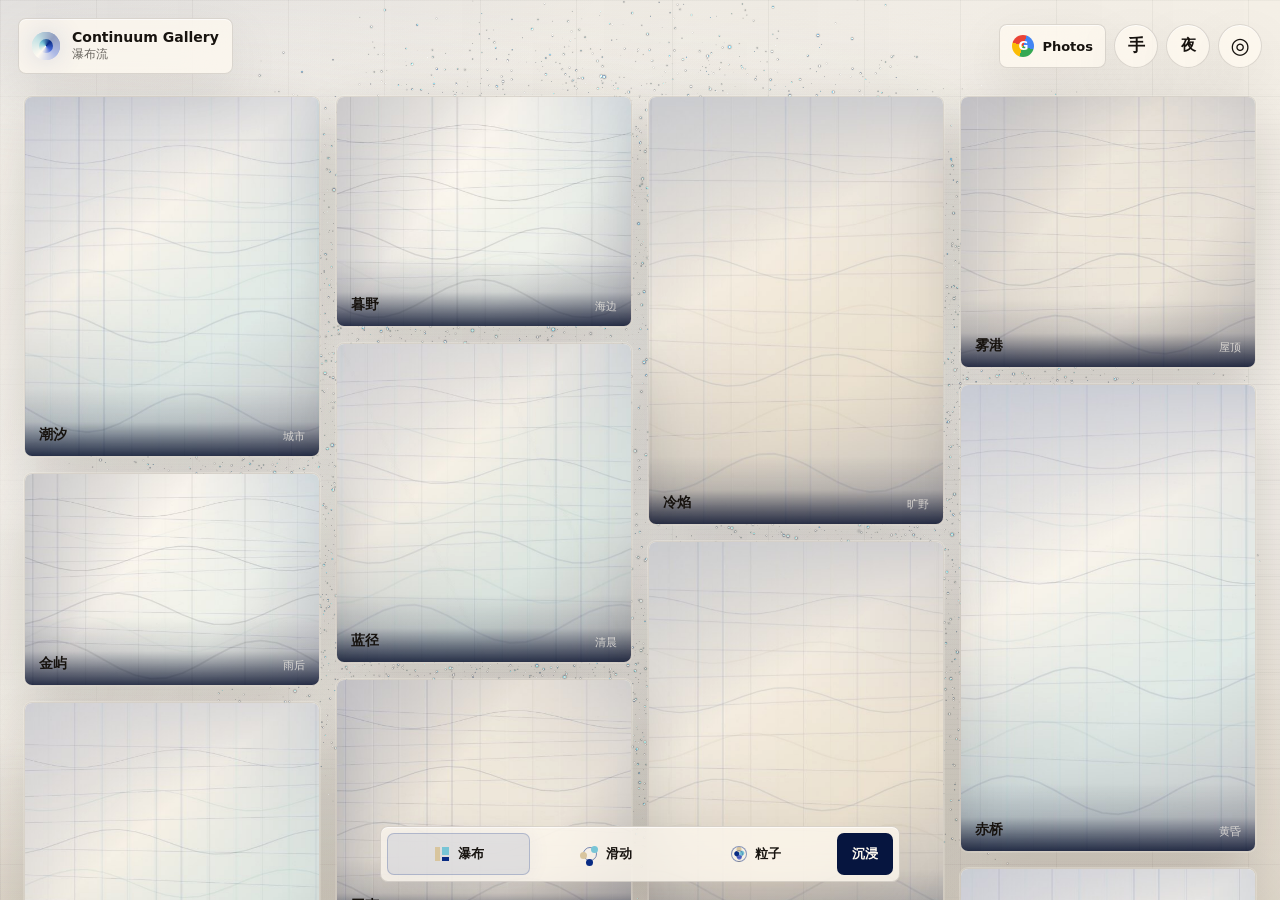
==== commit 30dba641: "Fix desktop zoom layout guard" ====
--- a/index.html
+++ b/index.html
@@ -5,9 +5,9 @@
     <meta name="viewport" content="width=device-width, initial-scale=1" />
     <title>Continuum Gallery</title>
     <link rel="icon" href="data:," />
-    <link rel="stylesheet" href="styles.css?v=20260611-readme-homepage-v1" />
+    <link rel="stylesheet" href="styles.css?v=20260611-dpi-guard-v1" />
     <script async defer src="https://accounts.google.com/gsi/client"></script>
-    <script defer src="app.js?v=20260611-readme-homepage-v1"></script>
+    <script defer src="app.js?v=20260611-dpi-guard-v1"></script>
   </head>
   <body data-mode="waterfall" data-theme="day">
     <div class="app" id="app">
--- a/styles.css
+++ b/styles.css
@@ -16,6 +16,8 @@
   --paper: #fffaf0;
   --hairline: rgba(8, 43, 131, 0.16);
   --ease: cubic-bezier(0.2, 0.82, 0.18, 1);
+  --desktop-zoom-lock-scale: 1;
+  --desktop-zoom-lock-inverse: 1;
 }
 
 * {
@@ -77,8 +79,12 @@
 
 .app {
   position: relative;
-  min-height: 100%;
+  width: calc(100% * var(--desktop-zoom-lock-inverse));
+  height: calc(100% * var(--desktop-zoom-lock-inverse));
+  min-height: calc(100% * var(--desktop-zoom-lock-inverse));
   overflow: hidden;
+  transform: scale(var(--desktop-zoom-lock-scale));
+  transform-origin: 0 0;
 }
 
 .topbar {
@@ -114,7 +120,7 @@
   align-items: center;
   gap: 12px;
   min-width: 0;
-  max-width: min(420px, calc(100vw - 112px));
+  max-width: min(420px, calc(100% - 112px));
   padding: 10px 13px;
   border-radius: 8px;
   pointer-events: auto;
@@ -235,7 +241,7 @@
   overscroll-behavior: contain;
   scrollbar-width: thin;
   scrollbar-color: rgba(8, 43, 131, 0.34) transparent;
-  touch-action: pan-y pinch-zoom;
+  touch-action: pan-y;
 }
 
 body[data-mode="orbit"] .stage,
@@ -496,7 +502,7 @@
   display: flex;
   align-items: center;
   gap: 10px;
-  width: min(520px, calc(100vw - 28px));
+  width: min(520px, calc(100% - 28px));
   padding: 6px;
   border-radius: 8px;
   transform: translateX(-50%);
@@ -675,8 +681,8 @@
 .viewer-frame {
   position: relative;
   display: grid;
-  width: 100vw;
-  height: 100vh;
+  width: 100%;
+  height: 100%;
   margin: 0;
   place-items: center;
   overflow: hidden;
@@ -690,8 +696,8 @@
   display: flex;
   align-items: center;
   justify-content: center;
-  width: min(1540px, calc(100vw - 144px));
-  height: min(900px, calc(100vh - 154px));
+  width: min(1540px, calc(100% - 144px));
+  height: min(900px, calc(100% - 154px));
   overflow: visible;
 }
 
@@ -801,7 +807,7 @@
   top: 74px;
   right: 18px;
   display: grid;
-  width: min(360px, calc(100vw - 28px));
+  width: min(360px, calc(100% - 28px));
   gap: 12px;
   padding: 14px;
   border-radius: 8px;
@@ -1133,86 +1139,84 @@
   color: rgba(247, 241, 232, 0.74);
 }
 
-@media (max-width: 640px) {
-  .topbar {
-    top: 12px;
-    left: 12px;
-    right: 12px;
-  }
-
-  .brand {
-    max-width: calc(100vw - 208px);
-    padding: 9px 11px;
-  }
-
-  .top-actions {
-    gap: 6px;
-  }
-
-  .icon-button {
-    width: 40px;
-    height: 40px;
-  }
-
-  .google-button {
-    height: 40px;
-    padding: 0 10px;
-  }
-
-  .google-button strong {
-    display: none;
-  }
-
-  .photos-panel {
-    top: 66px;
-    right: 10px;
-  }
-
-  .brand strong {
-    font-size: 13px;
-  }
-
-  .bottom-bar {
-    bottom: 10px;
-    width: calc(100vw - 20px);
-    gap: 7px;
-  }
-
-  .segmented button {
-    gap: 5px;
-    padding: 0 5px;
-  }
-
-  .segmented button span:last-child {
-    font-size: 12px;
-  }
-
-  .immersive-button {
-    padding: 0 11px;
-  }
-
-  .viewer-tools {
-    right: 66px;
-    gap: 4px;
-  }
-
-  .viewer-tools button {
-    min-width: 38px;
-    height: 38px;
-  }
-
-  .viewer-tools button:nth-child(2) {
-    min-width: 54px;
-  }
-
-  .viewer-frame {
-    padding: 66px 12px 78px;
-  }
-
-  .viewer-image-stage {
-    width: calc(100vw - 24px);
-    height: calc(100vh - 144px);
-  }
+html.is-mobile-ua .topbar {
+  top: 12px;
+  left: 12px;
+  right: 12px;
+}
+
+html.is-mobile-ua .brand {
+  max-width: calc(100vw - 208px);
+  padding: 9px 11px;
+}
+
+html.is-mobile-ua .top-actions {
+  gap: 6px;
+}
+
+html.is-mobile-ua .icon-button {
+  width: 40px;
+  height: 40px;
+}
+
+html.is-mobile-ua .google-button {
+  height: 40px;
+  padding: 0 10px;
+}
+
+html.is-mobile-ua .google-button strong {
+  display: none;
+}
+
+html.is-mobile-ua .photos-panel {
+  top: 66px;
+  right: 10px;
+}
+
+html.is-mobile-ua .brand strong {
+  font-size: 13px;
+}
+
+html.is-mobile-ua .bottom-bar {
+  bottom: 10px;
+  width: calc(100vw - 20px);
+  gap: 7px;
+}
+
+html.is-mobile-ua .segmented button {
+  gap: 5px;
+  padding: 0 5px;
+}
+
+html.is-mobile-ua .segmented button span:last-child {
+  font-size: 12px;
+}
+
+html.is-mobile-ua .immersive-button {
+  padding: 0 11px;
+}
+
+html.is-mobile-ua .viewer-tools {
+  right: 66px;
+  gap: 4px;
+}
+
+html.is-mobile-ua .viewer-tools button {
+  min-width: 38px;
+  height: 38px;
+}
+
+html.is-mobile-ua .viewer-tools button:nth-child(2) {
+  min-width: 54px;
+}
+
+html.is-mobile-ua .viewer-frame {
+  padding: 66px 12px 78px;
+}
+
+html.is-mobile-ua .viewer-image-stage {
+  width: calc(100vw - 24px);
+  height: calc(100vh - 144px);
 }
 
 @media (prefers-reduced-motion: reduce) {
